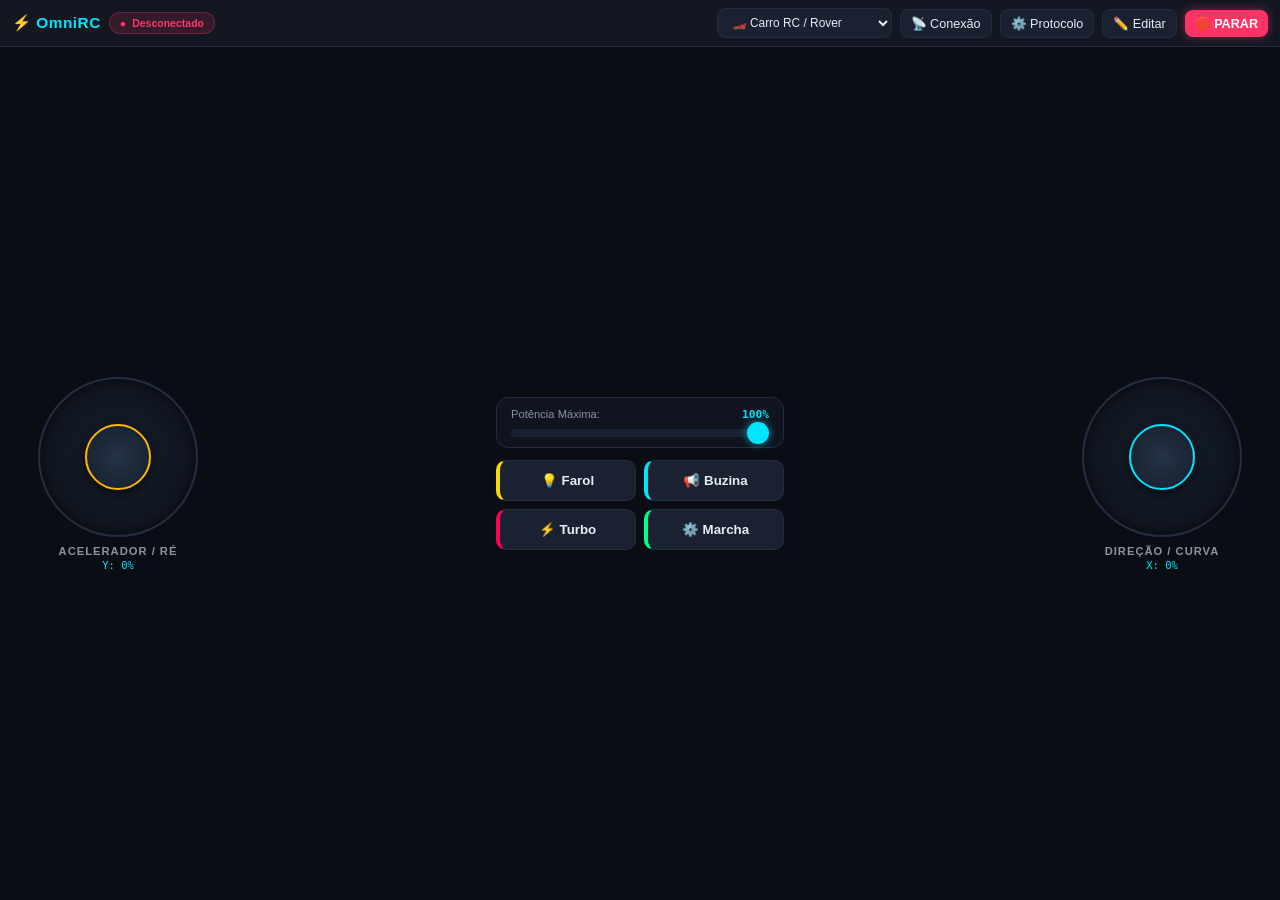
==== assets/index.html @ dcdbac21 "Initial release: OmniRC Remote Control Android App v1.0.0" ====
<!DOCTYPE html>
<html lang="pt-BR">
<head>
    <meta charset="UTF-8">
    <meta name="viewport" content="width=device-width, initial-scale=1.0, maximum-scale=1.0, user-scalable=no">
    <title>OmniRC Remote</title>
    <link rel="stylesheet" href="css/style.css">
</head>
<body>
    <div id="app-container">
        <!-- TOP STATUS / NAVIGATION -->
        <header class="top-nav">
            <div class="brand-section">
                <span class="app-title">⚡ OmniRC</span>
                <div id="status-badge" class="status-indicator">
                    <span id="status-dot">●</span>
                    <span id="status-text">Desconectado</span>
                </div>
            </div>

            <div class="nav-actions">
                <select id="layout-select" class="select-layout">
                    <option value="rc_car">🏎️ Carro RC / Rover</option>
                    <option value="tank">🛡️ Tanque / Esteiras</option>
                    <option value="gamepad">🎮 Gamepad Console</option>
                    <option value="robot_arm">🦾 Braço Robótico</option>
                    <option value="custom_matrix">🎨 Layout Personalizado</option>
                    <option value="terminal">📟 Terminal / Log</option>
                </select>

                <button id="btn-open-conn" class="icon-btn" title="Configurar Conexão">📡 Conexão</button>
                <button id="btn-open-proto" class="icon-btn" title="Protocolos">⚙️ Protocolo</button>
                <button id="btn-open-edit" class="icon-btn" title="Editar Layout">✏️ Editar</button>
                <button id="btn-emergency-stop" class="icon-btn btn-emergency" title="PARADA DE EMERGÊNCIA">🛑 PARAR</button>
            </div>
        </header>

        <!-- MAIN VIEWPORT -->
        <main id="main-viewport">
            
            <!-- 1. RC CAR / ROVER LAYOUT -->
            <div id="view-rc_car" class="layout-container active">
                <div class="rc-car-layout">
                    <!-- Left Joystick: Throttle -->
                    <div class="joystick-zone">
                        <div id="joy-throttle" class="joystick-base"></div>
                        <span class="joystick-label">Acelerador / Ré</span>
                        <span id="telemetry-throttle" class="joystick-telemetry">Y: 0%</span>
                    </div>

                    <!-- Center Console -->
                    <div class="center-console">
                        <div class="hud-panel">
                            <div class="telemetry-row">
                                <span>Potência Máxima:</span>
                                <span id="val-speed-limit" class="telemetry-val">100%</span>
                            </div>
                            <input type="range" id="slider-speed-limit" class="custom-slider" min="10" max="100" value="100">
                        </div>

                        <div id="rc-car-buttons" class="buttons-grid">
                            <!-- Dynamic buttons inserted here -->
                        </div>
                    </div>

                    <!-- Right Joystick: Steering -->
                    <div class="joystick-zone">
                        <div id="joy-steering" class="joystick-base"></div>
                        <span class="joystick-label">Direção / Curva</span>
                        <span id="telemetry-steering" class="joystick-telemetry">X: 0%</span>
                    </div>
                </div>
            </div>

            <!-- 2. TANK / DIFFERENTIAL LAYOUT -->
            <div id="view-tank" class="layout-container">
                <div class="rc-car-layout">
                    <!-- Left Track Stick -->
                    <div class="joystick-zone">
                        <div id="joy-tank-left" class="joystick-base"></div>
                        <span class="joystick-label">Esteira Esquerda</span>
                        <span id="telemetry-tank-left" class="joystick-telemetry">L: 0%</span>
                    </div>

                    <div class="center-console">
                        <div class="hud-panel">
                            <div class="telemetry-row">
                                <span>Tração:</span>
                                <span class="telemetry-val">Diferencial Duplo</span>
                            </div>
                        </div>
                        <div id="tank-buttons" class="buttons-grid"></div>
                    </div>

                    <!-- Right Track Stick -->
                    <div class="joystick-zone">
                        <div id="joy-tank-right" class="joystick-base"></div>
                        <span class="joystick-label">Esteira Direita</span>
                        <span id="telemetry-tank-right" class="joystick-telemetry">R: 0%</span>
                    </div>
                </div>
            </div>

            <!-- 3. GAMEPAD LAYOUT -->
            <div id="view-gamepad" class="layout-container">
                <div class="rc-car-layout">
                    <!-- Left Stick -->
                    <div class="joystick-zone">
                        <div id="joy-gamepad-left" class="joystick-base"></div>
                        <span class="joystick-label">Analógico Esquerdo</span>
                        <span id="telemetry-gamepad-left" class="joystick-telemetry">X:0 Y:0</span>
                    </div>

                    <!-- Center Gamepad Triggers & D-Pad -->
                    <div class="center-console">
                        <div id="gamepad-buttons" class="buttons-grid"></div>
                    </div>

                    <!-- Right Stick -->
                    <div class="joystick-zone">
                        <div id="joy-gamepad-right" class="joystick-base"></div>
                        <span class="joystick-label">Analógico Direito</span>
                        <span id="telemetry-gamepad-right" class="joystick-telemetry">X:0 Y:0</span>
                    </div>
                </div>
            </div>

            <!-- 4. ROBOT ARM LAYOUT -->
            <div id="view-robot_arm" class="layout-container">
                <div class="robot-arm-layout">
                    <div id="robot-sliders" class="sliders-list"></div>
                    <div id="robot-buttons" class="buttons-grid" style="max-width: 480px; margin: 0 auto;"></div>
                </div>
            </div>

            <!-- 5. CUSTOM MATRIX / BUILDER LAYOUT -->
            <div id="view-custom_matrix" class="layout-container">
                <div class="custom-builder-layout">
                    <div class="custom-builder-toolbar">
                        <span style="font-size:0.9rem; font-weight:700; color:var(--accent-cyan); display:flex; align-items:center; gap:6px;">
                            🎨 Layout Personalizado
                        </span>
                        <div style="display:flex; gap:8px;">
                            <button id="btn-add-element-bar" class="icon-btn" style="background:var(--accent-cyan); color:#000; font-weight:bold; font-size:0.85rem; border:none;">
                                ➕ Adicionar Elemento
                            </button>
                            <button id="btn-manage-layout" class="icon-btn" style="font-size:0.85rem;">
                                ✏️ Gerenciar Elementos
                            </button>
                        </div>
                    </div>
                    <div id="custom-builder-canvas" class="custom-elements-grid">
                        <!-- Dynamic Joysticks, Sliders, Buttons and Spacers -->
                    </div>
                </div>
            </div>

            <!-- 6. TERMINAL LAYOUT -->
            <div id="view-terminal" class="layout-container">
                <div class="terminal-layout">
                    <div id="terminal-screen" class="terminal-log">
                        <div class="log-entry rx">OmniRC Terminal iniciado. Conecte-se para monitorar dados.</div>
                    </div>

                    <div id="terminal-quick-bar" style="display:flex; gap:6px; overflow-x:auto;"></div>

                    <div class="terminal-input-bar">
                        <input type="text" id="term-input-cmd" class="term-input" placeholder="Digite comando (ex: PING, FWD, 0xFF 0x01)...">
                        <button id="btn-term-send" class="btn-primary">Enviar</button>
                        <button id="btn-term-clear" class="btn-secondary">Limpar</button>
                    </div>
                </div>
            </div>

        </main>

        <!-- MODAL: CONEXÃO -->
        <div id="modal-conn" class="modal-overlay">
            <div class="modal-card">
                <div class="modal-header">
                    <span>📡 Configuração de Conexão</span>
                    <button class="icon-btn close-modal">✕</button>
                </div>
                <div class="modal-body">
                    <div class="tab-bar">
                        <button class="tab-btn active" data-tab="tab-wifi">Wi-Fi (UDP / TCP)</button>
                        <button class="tab-btn" data-tab="tab-bt-classic">Bluetooth Classic</button>
                        <button class="tab-btn" data-tab="tab-bt-ble">Bluetooth LE (BLE)</button>
                    </div>

                    <!-- TAB: WIFI -->
                    <div id="tab-wifi" class="tab-content">
                        <div class="form-group">
                            <label>Protocolo de Transporte:</label>
                            <select id="wifi-type" class="form-control">
                                <option value="UDP" selected>UDP (Recomendado para RC / baixa latência)</option>
                                <option value="TCP">TCP Socket (Conexão persistente)</option>
                                <option value="HTTP">HTTP GET/POST (Web Server)</option>
                            </select>
                        </div>
                        <div class="form-row">
                            <div class="form-group" style="flex: 2;">
                                <label>IP do Dispositivo:</label>
                                <input type="text" id="wifi-host" class="form-control" value="192.168.4.1" placeholder="ex: 192.168.4.1">
                            </div>
                            <div class="form-group" style="flex: 1;">
                                <label>Porta:</label>
                                <input type="number" id="wifi-port" class="form-control" value="8888" placeholder="8888">
                            </div>
                        </div>
                    </div>

                    <!-- TAB: BLUETOOTH CLASSIC -->
                    <div id="tab-bt-classic" class="tab-content" style="display: none;">
                        <div class="form-group">
                            <div style="display:flex; justify-content:space-between; align-items:center;">
                                <label>Dispositivos Pareados (HC-05, HC-06, ESP32):</label>
                                <button id="btn-refresh-paired" class="icon-btn" style="padding:2px 8px; font-size:0.75rem;">Atualizar</button>
                            </div>
                            <div id="list-paired-devices" class="device-list">
                                <div style="color:var(--text-secondary); padding:8px;">Carregando pareados...</div>
                            </div>
                        </div>
                        <div class="form-group">
                            <div style="display:flex; justify-content:space-between; align-items:center;">
                                <label>Buscar Novos Dispositivos:</label>
                                <button id="btn-scan-classic" class="icon-btn" style="padding:2px 8px; font-size:0.75rem;">Escanear</button>
                            </div>
                            <div id="list-discovered-devices" class="device-list">
                                <div style="color:var(--text-secondary); padding:8px;">Clique em Escanear para buscar...</div>
                            </div>
                        </div>
                    </div>

                    <!-- TAB: BLUETOOTH LE -->
                    <div id="tab-bt-ble" class="tab-content" style="display: none;">
                        <div class="form-group">
                            <div style="display:flex; justify-content:space-between; align-items:center;">
                                <label>Dispositivos BLE Próximos (Nordic UART, HM-10, ESP32):</label>
                                <button id="btn-scan-ble" class="icon-btn" style="padding:2px 8px; font-size:0.75rem;">Escanear BLE</button>
                            </div>
                            <div id="list-ble-devices" class="device-list">
                                <div style="color:var(--text-secondary); padding:8px;">Clique em Escanear BLE para buscar...</div>
                            </div>
                        </div>
                    </div>

                </div>
                <div class="modal-footer">
                    <button id="btn-disconnect-all" class="btn-secondary" style="color:var(--accent-red); margin-right:auto;">Desconectar</button>
                    <button class="btn-secondary close-modal">Cancelar</button>
                    <button id="btn-confirm-connect" class="btn-primary">Conectar</button>
                </div>
            </div>
        </div>

        <!-- MODAL: PROTOCOLO -->
        <div id="modal-proto" class="modal-overlay">
            <div class="modal-card">
                <div class="modal-header">
                    <span>⚙️ Configuração de Protocolo e Mensagens</span>
                    <button class="icon-btn close-modal">✕</button>
                </div>
                <div class="modal-body">
                    <div class="form-group">
                        <label>Formato da Mensagem:</label>
                        <select id="proto-format" class="form-control">
                            <option value="DELIMITED" selected>Delimitado por vírgula (ex: JOY,10,85\n)</option>
                            <option value="RAW">Texto Simples / Letras (ex: F, B, L, R, S)</option>
                            <option value="JSON">JSON (ex: {"cmd":"JOY","x":10,"y":85})</option>
                            <option value="HEX">Hexadecimal / Binário (Bytes brutos)</option>
                            <option value="TEMPLATE">Template Customizado</option>
                        </select>
                    </div>

                    <div id="group-template" class="form-group" style="display:none;">
                        <label>Template (Tags: {cmd}, {x}, {y}, {val}, {left}, {right}):</label>
                        <input type="text" id="proto-template" class="form-control" value="RC:{cmd}:{x}:{y}\n">
                    </div>

                    <div class="form-row">
                        <div class="form-group" style="flex:1;">
                            <label>Final de Linha:</label>
                            <select id="proto-ending" class="form-control">
                                <option value="\n" selected>\n (Nova Linha)</option>
                                <option value="\r\n">\r\n (CRLF)</option>
                                <option value="none">Nenhum</option>
                            </select>
                        </div>
                        <div class="form-group" style="flex:1;">
                            <label>Escala de Valores:</label>
                            <select id="proto-range" class="form-control">
                                <option value="PERCENT" selected>-100 a +100 (%)</option>
                                <option value="BYTE">0 a 255 (Centro 128)</option>
                                <option value="PWM">-255 a +255 (PWM)</option>
                            </select>
                        </div>
                    </div>

                    <div class="form-row">
                        <div class="form-group" style="flex:1;">
                            <label>Taxa de Transmissão (Hz):</label>
                            <select id="proto-rate" class="form-control">
                                <option value="20">50 Hz (20ms - Ultra Rápido)</option>
                                <option value="50" selected>20 Hz (50ms - Padrão RC)</option>
                                <option value="100">10 Hz (100ms - Econômico)</option>
                            </select>
                        </div>
                        <div class="form-group" style="flex:1;">
                            <label>Zona Morta Joystick (%):</label>
                            <input type="number" id="proto-deadzone" class="form-control" value="5" min="0" max="30">
                        </div>
                    </div>

                    <div class="form-group">
                        <label style="display:flex; align-items:center; gap:8px; cursor:pointer;">
                            <input type="checkbox" id="proto-differential" style="width:18px; height:18px;">
                            <span>Cálculo de Direção Diferencial (Esteiras / 2 Motores)</span>
                        </label>
                    </div>

                    <div class="form-group">
                        <label style="display:flex; align-items:center; gap:8px; cursor:pointer;">
                            <input type="checkbox" id="proto-haptics" checked style="width:18px; height:18px;">
                            <span>Vibração Tátil no Celular (Haptics)</span>
                        </label>
                    </div>

                </div>
                <div class="modal-footer">
                    <button class="btn-secondary close-modal">Fechar</button>
                    <button id="btn-save-proto" class="btn-primary">Salvar Protocolo</button>
                </div>
            </div>
        </div>

        <!-- MODAL: EDITOR DE LAYOUT -->
        <div id="modal-edit" class="modal-overlay">
            <div class="modal-card">
                <div class="modal-header">
                    <span>✏️ Personalizar Botões e Controles</span>
                    <button class="icon-btn close-modal">✕</button>
                </div>
                <div class="modal-body" id="layout-editor-body">
                    <!-- Dynamic form based on current layout -->
                </div>
                <div class="modal-footer">
                    <button id="btn-add-new-from-edit" class="btn-primary" style="margin-right:auto; background:var(--accent-cyan); color:#000;">➕ Adicionar Elemento</button>
                    <button id="btn-reset-layout" class="btn-secondary" style="color:var(--accent-red);">Restaurar Padrão</button>
                    <button class="btn-secondary close-modal">Cancelar</button>
                    <button id="btn-save-layout" class="btn-primary">Salvar Alterações</button>
                </div>
            </div>
        </div>

        <!-- MODAL: ADICIONAR NOVO ELEMENTO AO LAYOUT -->
        <div id="modal-add-element" class="modal-overlay">
            <div class="modal-card">
                <div class="modal-header">
                    <span>➕ Adicionar Elemento ao Layout</span>
                    <button class="icon-btn close-modal">✕</button>
                </div>
                <div class="modal-body">
                    <div class="form-group">
                        <label>Tipo de Elemento:</label>
                        <select id="new-el-type" class="form-control">
                            <option value="joystick" selected>🕹️ Analógico / Joystick</option>
                            <option value="slider">🎚️ Controle Deslizante (Slider / Servo)</option>
                            <option value="button">🔘 Botão de Ação / Comando</option>
                            <option value="spacer">📐 Espaçador / Divisor de Seção</option>
                        </select>
                    </div>

                    <div class="form-row">
                        <div class="form-group" style="flex: 1;">
                            <label>Rótulo / Nome Visível:</label>
                            <input type="text" id="new-el-label" class="form-control" placeholder="ex: Direção, Garra, Farol" value="Novo Controle">
                        </div>
                        <div class="form-group" style="flex: 1;">
                            <label>Comando no Protocolo:</label>
                            <input type="text" id="new-el-cmd" class="form-control" placeholder="ex: JOY1, SRV1, CMD" value="CMD1">
                        </div>
                    </div>

                    <div class="form-group">
                        <label>Largura no Layout:</label>
                        <select id="new-el-width" class="form-control">
                            <option value="50%" selected>Meia Largura (50% - 2 por linha)</option>
                            <option value="100%">Largura Completa (100% - Ocupa toda a linha)</option>
                        </select>
                    </div>

                    <!-- ESPECÍFICO: JOYSTICK -->
                    <div id="section-opt-joystick" class="form-row">
                        <div class="form-group" style="flex: 1;">
                            <label>Eixos do Analógico:</label>
                            <select id="new-joy-axis" class="form-control">
                                <option value="BOTH" selected>Ambos (X e Y - 360°)</option>
                                <option value="Y_ONLY">Somente Y (Acelerador / Vertical)</option>
                                <option value="X_ONLY">Somente X (Direção / Horizontal)</option>
                            </select>
                        </div>
                        <div class="form-group" style="flex: 1;">
                            <label>Retorno ao Centro:</label>
                            <select id="new-joy-return" class="form-control">
                                <option value="true" selected>Sim (Mola / Centralizar)</option>
                                <option value="false">Não (Manter Posição)</option>
                            </select>
                        </div>
                    </div>

                    <!-- ESPECÍFICO: SLIDER -->
                    <div id="section-opt-slider" class="form-row" style="display: none;">
                        <div class="form-group" style="flex: 1;">
                            <label>Valor Mínimo:</label>
                            <input type="number" id="new-sl-min" class="form-control" value="0">
                        </div>
                        <div class="form-group" style="flex: 1;">
                            <label>Valor Máximo:</label>
                            <input type="number" id="new-sl-max" class="form-control" value="180">
                        </div>
                        <div class="form-group" style="flex: 1;">
                            <label>Valor Inicial:</label>
                            <input type="number" id="new-sl-val" class="form-control" value="90">
                        </div>
                    </div>

                    <!-- ESPECÍFICO: BOTÃO -->
                    <div id="section-opt-button" style="display: none;">
                        <div class="form-row">
                            <div class="form-group" style="flex: 1;">
                                <label>Comportamento:</label>
                                <select id="new-btn-type" class="form-control">
                                    <option value="momentary" selected>Momentâneo (Ativo enquanto segurar)</option>
                                    <option value="toggle">Alternar (Liga / Desliga Toggle)</option>
                                </select>
                            </div>
                            <div class="form-group" style="flex: 1;">
                                <label>Comando ao Soltar:</label>
                                <input type="text" id="new-btn-rel" class="form-control" placeholder="(opcional, ex: OFF)">
                            </div>
                        </div>
                        <div class="form-group" style="margin-top: 6px;">
                            <label>Cor de Destaque:</label>
                            <select id="new-btn-color" class="form-control">
                                <option value="#00E5FF" selected>Ciano Neon</option>
                                <option value="#00FF88">Verde Elétrico</option>
                                <option value="#FFB800">Âmbar / Amarelo</option>
                                <option value="#FF3366">Vermelho Laser</option>
                                <option value="#BD00FF">Roxo / Magenta</option>
                            </select>
                        </div>
                    </div>

                    <!-- ESPECÍFICO: ESPAÇADOR -->
                    <div id="section-opt-spacer" style="display: none;">
                        <div class="form-group">
                            <label>Altura do Espaço:</label>
                            <select id="new-sp-height" class="form-control">
                                <option value="12">Pequeno (12px)</option>
                                <option value="24" selected>Médio (24px)</option>
                                <option value="40">Grande (40px)</option>
                            </select>
                        </div>
                    </div>

                </div>
                <div class="modal-footer">
                    <button class="btn-secondary close-modal">Cancelar</button>
                    <button id="btn-confirm-add-element" class="btn-primary">Adicionar ao Layout</button>
                </div>
            </div>
        </div>

    </div>

    <!-- SCRIPTS -->
    <script src="js/protocol.js"></script>
    <script src="js/joystick.js"></script>
    <script src="js/layouts.js"></script>
    <script src="js/app.js"></script>
</body>
</html>
---- assets/css/style.css ----
:root {
    --bg-primary: #0A0D14;
    --bg-surface: #121722;
    --bg-surface-elevated: #1A2232;
    --border-color: #242E42;
    --text-primary: #E6EDF3;
    --text-secondary: #8B949E;
    --accent-cyan: #00E5FF;
    --accent-green: #00FF88;
    --accent-red: #FF3366;
    --accent-amber: #FFB800;
    --font-stack: -apple-system, BlinkMacSystemFont, "Segoe UI", Roboto, Oxygen, Ubuntu, Cantarell, sans-serif;
}

* {
    box-sizing: border-box;
    margin: 0;
    padding: 0;
    user-select: none;
    -webkit-user-select: none;
    -webkit-touch-callout: none;
}

html, body {
    width: 100%;
    height: 100%;
    overflow: hidden;
    background-color: var(--bg-primary);
    color: var(--text-primary);
    font-family: var(--font-stack);
    font-size: 14px;
}

#app-container {
    display: flex;
    flex-direction: column;
    width: 100%;
    height: 100%;
}

/* TOP STATUS BAR */
.top-nav {
    display: flex;
    align-items: center;
    justify-content: space-between;
    padding: 8px 12px;
    background-color: var(--bg-surface);
    border-bottom: 1px solid var(--border-color);
    z-index: 10;
}

.brand-section {
    display: flex;
    align-items: center;
    gap: 8px;
}

.app-title {
    font-weight: 700;
    font-size: 1.1rem;
    color: var(--accent-cyan);
    letter-spacing: 0.5px;
    display: flex;
    align-items: center;
    gap: 6px;
}

.status-indicator {
    display: inline-flex;
    align-items: center;
    gap: 6px;
    padding: 4px 10px;
    border-radius: 12px;
    font-size: 0.75rem;
    font-weight: 600;
    background-color: rgba(255, 51, 102, 0.15);
    color: var(--accent-red);
    border: 1px solid rgba(255, 51, 102, 0.3);
    transition: all 0.2s ease;
}

.status-indicator.connected {
    background-color: rgba(0, 255, 136, 0.15);
    color: var(--accent-green);
    border-color: rgba(0, 255, 136, 0.3);
}

.status-indicator.connecting {
    background-color: rgba(255, 184, 0, 0.15);
    color: var(--accent-amber);
    border-color: rgba(255, 184, 0, 0.3);
}

.nav-actions {
    display: flex;
    align-items: center;
    gap: 8px;
}

.select-layout {
    background-color: var(--bg-surface-elevated);
    color: var(--text-primary);
    border: 1px solid var(--border-color);
    padding: 6px 10px;
    border-radius: 8px;
    font-size: 0.85rem;
    font-weight: 500;
    outline: none;
}

.icon-btn {
    background-color: var(--bg-surface-elevated);
    border: 1px solid var(--border-color);
    color: var(--text-primary);
    padding: 6px 10px;
    border-radius: 8px;
    cursor: pointer;
    font-size: 0.9rem;
    display: flex;
    align-items: center;
    justify-content: center;
    gap: 4px;
    transition: background 0.15s, transform 0.1s;
}

.icon-btn:active {
    background-color: var(--border-color);
    transform: scale(0.96);
}

.btn-emergency {
    background-color: var(--accent-red) !important;
    color: #FFF !important;
    font-weight: 700 !important;
    border: none !important;
    box-shadow: 0 0 10px rgba(255, 51, 102, 0.5);
    animation: pulseStop 2s infinite ease-in-out;
}

@keyframes pulseStop {
    0%, 100% { box-shadow: 0 0 8px rgba(255, 51, 102, 0.4); }
    50% { box-shadow: 0 0 16px rgba(255, 51, 102, 0.8); }
}

/* MAIN VIEWPORT */
#main-viewport {
    flex: 1;
    display: flex;
    position: relative;
    overflow: hidden;
    padding: 8px;
}

/* DASHBOARD LAYOUTS */
.layout-container {
    width: 100%;
    height: 100%;
    display: none;
    position: relative;
}

.layout-container.active {
    display: flex;
}

/* RC CAR / ROVER LAYOUT */
.rc-car-layout {
    width: 100%;
    height: 100%;
    display: flex;
    justify-content: space-between;
    align-items: center;
}

.joystick-zone {
    width: 220px;
    height: 220px;
    display: flex;
    flex-direction: column;
    align-items: center;
    justify-content: center;
    position: relative;
}

.joystick-label {
    margin-top: 8px;
    font-size: 0.8rem;
    color: var(--text-secondary);
    font-weight: 600;
    text-transform: uppercase;
    letter-spacing: 1px;
}

.joystick-telemetry {
    font-size: 0.75rem;
    color: var(--accent-cyan);
    font-family: monospace;
    margin-top: 2px;
}

.center-console {
    flex: 1;
    display: flex;
    flex-direction: column;
    align-items: center;
    justify-content: center;
    gap: 12px;
    padding: 0 16px;
    max-width: 320px;
}

.hud-panel {
    background: rgba(18, 23, 34, 0.8);
    border: 1px solid var(--border-color);
    border-radius: 12px;
    padding: 10px 14px;
    width: 100%;
    display: flex;
    flex-direction: column;
    gap: 8px;
    backdrop-filter: blur(8px);
}

.telemetry-row {
    display: flex;
    justify-content: space-between;
    font-size: 0.8rem;
    color: var(--text-secondary);
}

.telemetry-val {
    color: var(--accent-cyan);
    font-weight: bold;
    font-family: monospace;
}

.buttons-grid {
    display: grid;
    grid-template-columns: repeat(2, 1fr);
    gap: 8px;
    width: 100%;
}

.control-btn {
    background-color: var(--bg-surface-elevated);
    border: 1px solid var(--border-color);
    color: var(--text-primary);
    padding: 12px 14px;
    border-radius: 10px;
    font-weight: 600;
    font-size: 0.95rem;
    display: flex;
    align-items: center;
    justify-content: center;
    gap: 6px;
    cursor: pointer;
    transition: all 0.12s ease;
}

.control-btn:active, .control-btn.active {
    background-color: var(--accent-cyan);
    color: #000;
    box-shadow: 0 0 12px rgba(0, 229, 255, 0.4);
    transform: scale(0.96);
}

/* JOYSTICK COMPONENT STYLES */
.joystick-base {
    width: 160px;
    height: 160px;
    border-radius: 50%;
    background: radial-gradient(circle, #161D2A 0%, #0E131C 100%);
    border: 2px solid var(--border-color);
    position: relative;
    display: flex;
    align-items: center;
    justify-content: center;
    touch-action: none;
    box-shadow: inset 0 0 16px rgba(0,0,0,0.6);
}

.joystick-base.active {
    border-color: var(--accent-cyan);
    box-shadow: inset 0 0 16px rgba(0,0,0,0.6), 0 0 12px rgba(0, 229, 255, 0.2);
}

.joystick-center-dot {
    width: 8px;
    height: 8px;
    border-radius: 50%;
    position: absolute;
    opacity: 0.5;
}

.joystick-knob {
    width: 66px;
    height: 66px;
    border-radius: 50%;
    background: radial-gradient(circle, #253347 0%, #151E2B 100%);
    border: 2px solid var(--accent-cyan);
    position: absolute;
    box-shadow: 0 4px 12px rgba(0, 0, 0, 0.6);
    pointer-events: none;
    transition: transform 0.05s ease-out;
}

/* ROBOT ARM SLIDERS LAYOUT */
.robot-arm-layout {
    width: 100%;
    height: 100%;
    display: flex;
    flex-direction: column;
    gap: 12px;
    padding: 8px;
    overflow-y: auto;
}

.sliders-list {
    display: grid;
    grid-template-columns: repeat(auto-fit, minmax(280px, 1fr));
    gap: 12px;
}

.slider-card {
    background: var(--bg-surface);
    border: 1px solid var(--border-color);
    border-radius: 10px;
    padding: 10px 14px;
    display: flex;
    flex-direction: column;
    gap: 6px;
}

.slider-header {
    display: flex;
    justify-content: space-between;
    font-size: 0.85rem;
    font-weight: 600;
}

.custom-slider {
    -webkit-appearance: none;
    width: 100%;
    height: 8px;
    border-radius: 4px;
    background: var(--bg-surface-elevated);
    outline: none;
}

.custom-slider::-webkit-slider-thumb {
    -webkit-appearance: none;
    appearance: none;
    width: 22px;
    height: 22px;
    border-radius: 50%;
    background: var(--accent-cyan);
    cursor: pointer;
    box-shadow: 0 0 8px rgba(0, 229, 255, 0.6);
}

/* CUSTOM BUILDER LAYOUT STYLES */
.custom-builder-layout {
    width: 100%;
    height: 100%;
    display: flex;
    flex-direction: column;
    gap: 10px;
    overflow-y: auto;
    padding: 6px;
}

.custom-builder-toolbar {
    display: flex;
    justify-content: space-between;
    align-items: center;
    padding: 8px 12px;
    background: var(--bg-surface);
    border: 1px solid var(--border-color);
    border-radius: 10px;
    flex-shrink: 0;
}

.custom-elements-grid {
    display: flex;
    flex-wrap: wrap;
    gap: 10px;
    align-items: flex-start;
    align-content: flex-start;
    width: 100%;
}

.builder-item-card {
    background: var(--bg-surface);
    border: 1px solid var(--border-color);
    border-radius: 10px;
    padding: 10px 12px;
    display: flex;
    flex-direction: column;
    gap: 8px;
    position: relative;
    box-sizing: border-box;
}

.builder-item-card.width-100 {
    width: 100%;
}

.builder-item-card.width-50 {
    width: calc(50% - 5px);
}

.builder-item-header {
    display: flex;
    justify-content: space-between;
    align-items: center;
    font-size: 0.85rem;
    font-weight: 600;
}

.builder-section-spacer {
    width: 100%;
    display: flex;
    align-items: center;
    gap: 10px;
    margin: 6px 0;
}

.builder-section-title {
    font-size: 0.85rem;
    font-weight: 700;
    color: var(--accent-cyan);
    text-transform: uppercase;
    letter-spacing: 0.5px;
    white-space: nowrap;
}

.builder-section-line {
    flex: 1;
    height: 1px;
    background: var(--border-color);
}

/* TERMINAL LAYOUT */
.terminal-layout {
    width: 100%;
    height: 100%;
    display: flex;
    flex-direction: column;
    gap: 8px;
}

.terminal-log {
    flex: 1;
    background: #05070A;
    border: 1px solid var(--border-color);
    border-radius: 8px;
    padding: 10px;
    font-family: "Courier New", Courier, monospace;
    font-size: 0.85rem;
    color: var(--accent-green);
    overflow-y: auto;
    display: flex;
    flex-direction: column;
    gap: 4px;
}

.log-entry {
    line-height: 1.4;
    word-break: break-all;
}

.log-entry.tx {
    color: var(--accent-cyan);
}

.log-entry.rx {
    color: var(--accent-green);
}

.log-entry.err {
    color: var(--accent-red);
}

.terminal-input-bar {
    display: flex;
    gap: 6px;
}

.term-input {
    flex: 1;
    background: var(--bg-surface);
    border: 1px solid var(--border-color);
    color: var(--text-primary);
    padding: 10px 12px;
    border-radius: 8px;
    font-family: monospace;
    font-size: 0.9rem;
    outline: none;
}

/* MODALS */
.modal-overlay {
    display: none;
    position: fixed;
    top: 0;
    left: 0;
    width: 100%;
    height: 100%;
    background: rgba(0, 0, 0, 0.7);
    backdrop-filter: blur(4px);
    z-index: 100;
    align-items: center;
    justify-content: center;
    padding: 16px;
}

.modal-overlay.active {
    display: flex;
}

.modal-card {
    background: var(--bg-surface);
    border: 1px solid var(--border-color);
    border-radius: 14px;
    width: 100%;
    max-width: 480px;
    max-height: 90vh;
    display: flex;
    flex-direction: column;
    overflow: hidden;
    box-shadow: 0 16px 36px rgba(0, 0, 0, 0.8);
}

.modal-header {
    display: flex;
    justify-content: space-between;
    align-items: center;
    padding: 12px 16px;
    border-bottom: 1px solid var(--border-color);
    font-weight: 600;
    font-size: 1.05rem;
}

.modal-body {
    padding: 16px;
    overflow-y: auto;
    display: flex;
    flex-direction: column;
    gap: 14px;
}

.form-group {
    display: flex;
    flex-direction: column;
    gap: 6px;
}

.form-group label {
    font-size: 0.8rem;
    color: var(--text-secondary);
    font-weight: 600;
}

.form-control {
    background: var(--bg-surface-elevated);
    border: 1px solid var(--border-color);
    color: var(--text-primary);
    padding: 8px 12px;
    border-radius: 8px;
    font-size: 0.9rem;
    outline: none;
}

.form-row {
    display: flex;
    gap: 10px;
}

.tab-bar {
    display: flex;
    gap: 6px;
    background: var(--bg-surface-elevated);
    padding: 4px;
    border-radius: 10px;
}

.tab-btn {
    flex: 1;
    background: none;
    border: none;
    color: var(--text-secondary);
    padding: 8px;
    border-radius: 6px;
    font-weight: 600;
    cursor: pointer;
    font-size: 0.85rem;
}

.tab-btn.active {
    background: var(--accent-cyan);
    color: #000;
}

.device-list {
    display: flex;
    flex-direction: column;
    gap: 6px;
    max-height: 200px;
    overflow-y: auto;
    border: 1px solid var(--border-color);
    border-radius: 8px;
    padding: 6px;
}

.device-item {
    display: flex;
    justify-content: space-between;
    align-items: center;
    padding: 8px 10px;
    background: var(--bg-surface-elevated);
    border-radius: 6px;
    cursor: pointer;
}

.device-item:hover, .device-item:active {
    background: var(--border-color);
}

.modal-footer {
    display: flex;
    justify-content: flex-end;
    gap: 8px;
    padding: 12px 16px;
    border-top: 1px solid var(--border-color);
}

.btn-primary {
    background: var(--accent-cyan);
    color: #000;
    border: none;
    padding: 8px 16px;
    border-radius: 8px;
    font-weight: 600;
    cursor: pointer;
}

.btn-secondary {
    background: var(--bg-surface-elevated);
    color: var(--text-primary);
    border: 1px solid var(--border-color);
    padding: 8px 16px;
    border-radius: 8px;
    font-weight: 600;
    cursor: pointer;
}
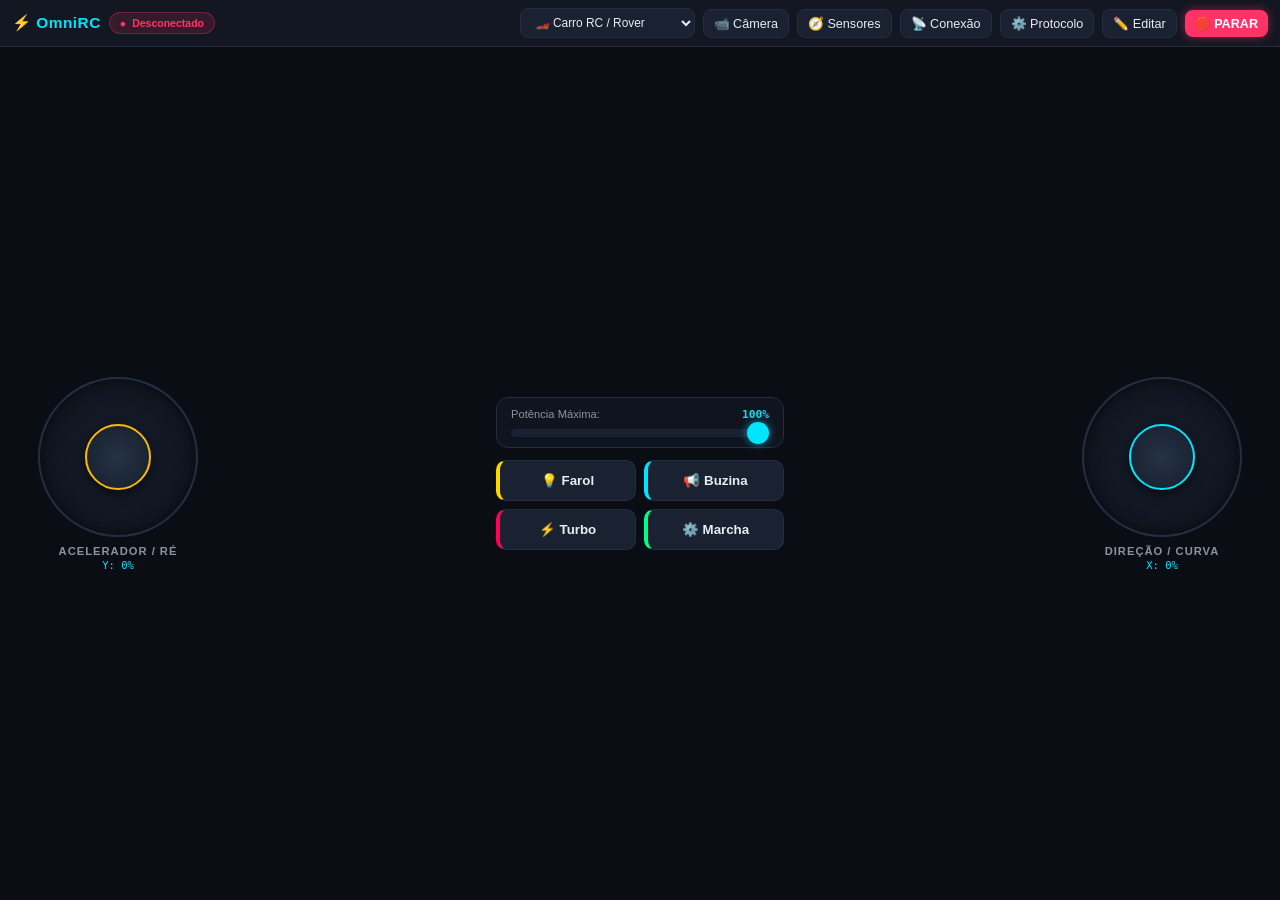
==== commit f8d5f570: "feat: suporte a sensores inerciais/giroscopio, cameras FPV/IP, e exemplos completos para ESP32, ESP3" ====
--- a/assets/index.html
+++ b/assets/index.html
@@ -28,6 +28,8 @@
                     <option value="terminal">📟 Terminal / Log</option>
                 </select>
 
+                <button id="btn-open-camera" class="icon-btn" title="Câmera FPV / Vídeo">📹 Câmera</button>
+                <button id="btn-open-sensors" class="icon-btn" title="Sensores / Tilt / Giroscópio">🧭 Sensores</button>
                 <button id="btn-open-conn" class="icon-btn" title="Configurar Conexão">📡 Conexão</button>
                 <button id="btn-open-proto" class="icon-btn" title="Protocolos">⚙️ Protocolo</button>
                 <button id="btn-open-edit" class="icon-btn" title="Editar Layout">✏️ Editar</button>
@@ -37,6 +39,28 @@
 
         <!-- MAIN VIEWPORT -->
         <main id="main-viewport">
+
+            <!-- FPV CAMERA VIEWER (PiP / Background Overlay) -->
+            <div id="fpv-camera-container" class="fpv-container" style="display: none;">
+                <div class="fpv-header">
+                    <span class="fpv-title">📹 Câmera FPV <span id="fpv-status-badge" class="fpv-badge">OFF</span></span>
+                    <div class="fpv-header-btns">
+                        <button id="btn-fpv-mode" class="icon-btn-sm" title="Alternar Modo PiP / Fundo">🔲 Fundo</button>
+                        <button id="btn-fpv-flip" class="icon-btn-sm" title="Espelhar Imagem">🔄 Flip</button>
+                        <button id="btn-fpv-snapshot" class="icon-btn-sm" title="Capturar Foto">📸</button>
+                        <button id="btn-fpv-close" class="icon-btn-sm" title="Fechar Câmera">✕</button>
+                    </div>
+                </div>
+                <div class="fpv-viewport">
+                    <img id="fpv-stream-img" class="fpv-stream-media" alt="Stream FPV" style="display: none;">
+                    <video id="fpv-stream-video" class="fpv-stream-media" autoplay playsinline muted style="display: none;"></video>
+                    <div id="fpv-placeholder" class="fpv-placeholder">
+                        <div style="font-size: 2rem;">📹</div>
+                        <div style="font-size: 0.85rem; color: var(--text-secondary); margin-top: 4px;">Nenhuma transmissão ativa</div>
+                        <button id="btn-fpv-config-quick" class="btn-primary" style="margin-top: 8px; font-size: 0.75rem; padding: 4px 10px;">Configurar Câmera</button>
+                    </div>
+                </div>
+            </div>
             
             <!-- 1. RC CAR / ROVER LAYOUT -->
             <div id="view-rc_car" class="layout-container active">
@@ -472,6 +496,165 @@
             </div>
         </div>
 
+        <!-- MODAL: CÂMERA FPV / VÍDEO -->
+        <div id="modal-camera" class="modal-overlay">
+            <div class="modal-card">
+                <div class="modal-header">
+                    <span>📹 Configurar Câmera FPV / Transmissão de Vídeo</span>
+                    <button class="icon-btn close-modal">✕</button>
+                </div>
+                <div class="modal-body">
+                    <div class="form-group">
+                        <label>Tipo / Preset de Câmera:</label>
+                        <select id="cam-preset" class="form-control">
+                            <option value="esp32_cam" selected>📷 ESP32-CAM (OV2640 MJPEG Stream)</option>
+                            <option value="ip_cam">📹 Câmera IP Wi-Fi (Yoosee / ONVIF / MJPEG / HTTP)</option>
+                            <option value="rpi_cam">🍓 Raspberry Pi (mjpg-streamer / Flask)</option>
+                            <option value="local_cam">📱 Câmera Nativa do Celular (Traseira/Frontal)</option>
+                            <option value="custom">🌐 URL Personalizada de Streaming</option>
+                        </select>
+                    </div>
+
+                    <div id="group-cam-url" class="form-group">
+                        <label>URL do Stream de Vídeo / Snapshot:</label>
+                        <input type="text" id="cam-stream-url" class="form-control" value="http://192.168.4.1:81/stream" placeholder="ex: http://192.168.4.1:81/stream">
+                        <small style="color: var(--text-secondary); display: block; margin-top: 4px;">
+                            Suporta streams MJPEG contínuos, feeds HTTP, snapshots periódicos e URLs locais da mesma rede Wi-Fi.
+                        </small>
+                    </div>
+
+                    <div id="group-local-cam-opts" class="form-group" style="display: none;">
+                        <label>Lente da Câmera do Aparelho:</label>
+                        <select id="cam-local-facing" class="form-control">
+                            <option value="environment" selected>Câmera Traseira (Principal)</option>
+                            <option value="user">Câmera Frontal (Selfie)</option>
+                        </select>
+                    </div>
+
+                    <div class="form-row">
+                        <div class="form-group" style="flex: 1;">
+                            <label>Modo de Exibição:</label>
+                            <select id="cam-display-mode" class="form-control">
+                                <option value="pip" selected>Janela Flutuante (PiP)</option>
+                                <option value="hud">Fundo HUD Completo (Pilotagem FPV)</option>
+                            </select>
+                        </div>
+                        <div class="form-group" style="flex: 1;">
+                            <label>Opacidade do HUD (Fundo):</label>
+                            <select id="cam-hud-opacity" class="form-control">
+                                <option value="1.0">100% (Vídeo Nítido)</option>
+                                <option value="0.75" selected>75% (Equilibrado)</option>
+                                <option value="0.50">50% (Semi-transparente)</option>
+                            </select>
+                        </div>
+                    </div>
+
+                    <div class="form-row">
+                        <div class="form-group" style="flex: 1; display: flex; align-items: center; gap: 8px;">
+                            <input type="checkbox" id="cam-flip-h" style="width: 18px; height: 18px;">
+                            <label for="cam-flip-h" style="margin: 0; cursor: pointer;">Espelhar Horizontal (Flip H)</label>
+                        </div>
+                        <div class="form-group" style="flex: 1; display: flex; align-items: center; gap: 8px;">
+                            <input type="checkbox" id="cam-flip-v" style="width: 18px; height: 18px;">
+                            <label for="cam-flip-v" style="margin: 0; cursor: pointer;">Inverter Vertical (Flip V)</label>
+                        </div>
+                    </div>
+                </div>
+                <div class="modal-footer">
+                    <button id="btn-cam-disconnect" class="btn-secondary" style="color: var(--accent-red); margin-right: auto;">Parar Câmera</button>
+                    <button class="btn-secondary close-modal">Cancelar</button>
+                    <button id="btn-cam-start" class="btn-primary">Iniciar Vídeo</button>
+                </div>
+            </div>
+        </div>
+
+        <!-- MODAL: SENSORES / GIROSCÓPIO / TILT -->
+        <div id="modal-sensors" class="modal-overlay">
+            <div class="modal-card">
+                <div class="modal-header">
+                    <span>🧭 Controle por Sensores (Giroscópio / Acelerômetro)</span>
+                    <button class="icon-btn close-modal">✕</button>
+                </div>
+                <div class="modal-body">
+                    <div style="background: var(--bg-surface-elevated); padding: 12px; border-radius: 8px; border: 1px solid var(--border-color); margin-bottom: 12px;">
+                        <div style="display: flex; justify-content: space-between; align-items: center;">
+                            <strong>Ativar Controle por Inclinação (Tilt)</strong>
+                            <input type="checkbox" id="sensor-enable-toggle" style="width: 20px; height: 20px; cursor: pointer;">
+                        </div>
+                        <small style="color: var(--text-secondary); display: block; margin-top: 4px;">
+                            Permite pilotar o carrinho ou movimentar servos inclinando o smartphone.
+                        </small>
+                    </div>
+
+                    <div class="form-group">
+                        <label>Modo de Ação dos Sensores:</label>
+                        <select id="sensor-mode-select" class="form-control">
+                            <option value="drive" selected>🚗 Volante & Acelerador (Roll = Direção, Pitch = Velocidade)</option>
+                            <option value="steering_only">🔄 Somente Volante / Direção (Roll = Direção, Acelerador no Touch)</option>
+                            <option value="gimbal">📹 Câmera / Gimbal 2-Eixos (Pan & Tilt via Inclinação)</option>
+                            <option value="stream_only">📡 Telemetria Pura (Envia leituras TILT/GYRO ao microcontrolador)</option>
+                        </select>
+                    </div>
+
+                    <!-- HUD DE NÍVEL EM TEMPO REAL -->
+                    <div style="background: var(--bg-surface-elevated); padding: 12px; border-radius: 8px; border: 1px solid var(--border-color); margin-bottom: 12px;">
+                        <span style="font-size: 0.8rem; font-weight: 600; color: var(--accent-cyan); text-transform: uppercase;">Leituras dos Sensores em Tempo Real:</span>
+                        <div class="telemetry-grid" style="margin-top: 8px; grid-template-columns: 1fr 1fr 1fr;">
+                            <div class="telemetry-card">
+                                <span class="telemetry-label">Pitch (Frente/Trás)</span>
+                                <span id="sensor-val-pitch" class="telemetry-val" style="font-size: 1.1rem;">0.0°</span>
+                            </div>
+                            <div class="telemetry-card">
+                                <span class="telemetry-label">Roll (Esq/Dir)</span>
+                                <span id="sensor-val-roll" class="telemetry-val" style="font-size: 1.1rem;">0.0°</span>
+                            </div>
+                            <div class="telemetry-card">
+                                <span class="telemetry-label">Yaw / Bússola</span>
+                                <span id="sensor-val-yaw" class="telemetry-val" style="font-size: 1.1rem;">0.0°</span>
+                            </div>
+                        </div>
+                        <div style="margin-top: 10px; display: flex; justify-content: center;">
+                            <button id="btn-sensor-calibrate" class="btn-primary" style="font-size: 0.85rem; padding: 6px 16px;">
+                                🎯 Calibrar / Zerar Posição Atual
+                            </button>
+                        </div>
+                    </div>
+
+                    <div class="form-row">
+                        <div class="form-group" style="flex: 1;">
+                            <div style="display: flex; justify-content: space-between;">
+                                <label>Sensibilidade:</label>
+                                <span id="sensor-sens-val" class="telemetry-val">1.2x</span>
+                            </div>
+                            <input type="range" id="sensor-sens-slider" class="custom-slider" min="5" max="30" value="12">
+                        </div>
+                        <div class="form-group" style="flex: 1;">
+                            <div style="display: flex; justify-content: space-between;">
+                                <label>Zona Morta:</label>
+                                <span id="sensor-dead-val" class="telemetry-val">4°</span>
+                            </div>
+                            <input type="range" id="sensor-dead-slider" class="custom-slider" min="0" max="15" value="4">
+                        </div>
+                    </div>
+
+                    <div class="form-row">
+                        <div class="form-group" style="flex: 1; display: flex; align-items: center; gap: 8px;">
+                            <input type="checkbox" id="sensor-invert-x" style="width: 18px; height: 18px;">
+                            <label for="sensor-invert-x" style="margin: 0; cursor: pointer;">Inverter Direção (X)</label>
+                        </div>
+                        <div class="form-group" style="flex: 1; display: flex; align-items: center; gap: 8px;">
+                            <input type="checkbox" id="sensor-invert-y" style="width: 18px; height: 18px;">
+                            <label for="sensor-invert-y" style="margin: 0; cursor: pointer;">Inverter Acelerador (Y)</label>
+                        </div>
+                    </div>
+                </div>
+                <div class="modal-footer">
+                    <button class="btn-secondary close-modal">Fechar</button>
+                    <button id="btn-save-sensors" class="btn-primary">Salvar e Aplicar</button>
+                </div>
+            </div>
+        </div>
+
     </div>
 
     <!-- SCRIPTS -->
--- a/assets/css/style.css
+++ b/assets/css/style.css
@@ -653,3 +653,167 @@
     font-weight: 600;
     cursor: pointer;
 }
+
+/* ==========================================
+   FPV CAMERA VIEWER & HUD STYLES
+   ========================================== */
+.fpv-container {
+    display: flex;
+    flex-direction: column;
+    background: #000;
+    box-sizing: border-box;
+    transition: all 0.3s ease;
+}
+
+.fpv-container.pip-mode {
+    position: fixed;
+    top: 56px;
+    right: 12px;
+    width: 280px;
+    height: 180px;
+    border-radius: 10px;
+    border: 2px solid var(--accent-cyan);
+    box-shadow: 0 8px 30px rgba(0, 0, 0, 0.8), 0 0 15px rgba(0, 229, 255, 0.3);
+    z-index: 99;
+    overflow: hidden;
+}
+
+.fpv-container.hud-mode {
+    position: fixed;
+    top: 0;
+    left: 0;
+    width: 100vw;
+    height: 100vh;
+    z-index: 1;
+    pointer-events: none;
+    overflow: hidden;
+}
+
+.fpv-container.hud-mode .fpv-header {
+    pointer-events: auto;
+    position: absolute;
+    top: 50px;
+    right: 12px;
+    background: rgba(10, 15, 25, 0.85);
+    border-radius: 8px;
+    padding: 4px 8px;
+    z-index: 105;
+}
+
+.fpv-header {
+    display: flex;
+    justify-content: space-between;
+    align-items: center;
+    background: rgba(10, 15, 25, 0.85);
+    padding: 6px 10px;
+    z-index: 10;
+    border-bottom: 1px solid var(--border-color);
+    flex-shrink: 0;
+}
+
+.fpv-title {
+    font-size: 0.8rem;
+    font-weight: 700;
+    color: var(--accent-cyan);
+    display: flex;
+    align-items: center;
+    gap: 6px;
+}
+
+.fpv-badge {
+    font-size: 0.65rem;
+    padding: 2px 6px;
+    border-radius: 4px;
+    background: var(--bg-surface-elevated);
+    color: var(--text-secondary);
+}
+
+.fpv-badge.live {
+    background: var(--accent-green);
+    color: #000;
+    font-weight: bold;
+}
+
+.fpv-header-btns {
+    display: flex;
+    gap: 4px;
+}
+
+.icon-btn-sm {
+    background: var(--bg-surface-elevated);
+    border: 1px solid var(--border-color);
+    color: var(--text-primary);
+    padding: 3px 6px;
+    border-radius: 4px;
+    font-size: 0.75rem;
+    cursor: pointer;
+}
+
+.icon-btn-sm:active {
+    background: var(--accent-cyan);
+    color: #000;
+}
+
+.fpv-viewport {
+    flex: 1;
+    width: 100%;
+    height: 100%;
+    position: relative;
+    overflow: hidden;
+    display: flex;
+    align-items: center;
+    justify-content: center;
+    background: #000;
+}
+
+.fpv-stream-media {
+    width: 100%;
+    height: 100%;
+    object-fit: cover;
+    display: block;
+}
+
+.fpv-stream-media.flip-h {
+    transform: scaleX(-1);
+}
+
+.fpv-stream-media.flip-v {
+    transform: scaleY(-1);
+}
+
+.fpv-stream-media.flip-h.flip-v {
+    transform: scale(-1, -1);
+}
+
+.fpv-placeholder {
+    display: flex;
+    flex-direction: column;
+    align-items: center;
+    justify-content: center;
+    padding: 16px;
+    text-align: center;
+    color: var(--text-secondary);
+}
+
+body.camera-hud-active #main-viewport {
+    background: transparent !important;
+    position: relative;
+    z-index: 10;
+}
+
+body.camera-hud-active .layout-container {
+    background: transparent !important;
+}
+
+body.camera-hud-active .joystick-zone {
+    background: rgba(13, 20, 36, 0.45) !important;
+    backdrop-filter: blur(4px);
+    border-color: rgba(0, 229, 255, 0.5) !important;
+}
+
+body.camera-hud-active .hud-panel,
+body.camera-hud-active .slider-card,
+body.camera-hud-active .builder-item-card {
+    background: rgba(13, 20, 36, 0.55) !important;
+    backdrop-filter: blur(6px);
+}
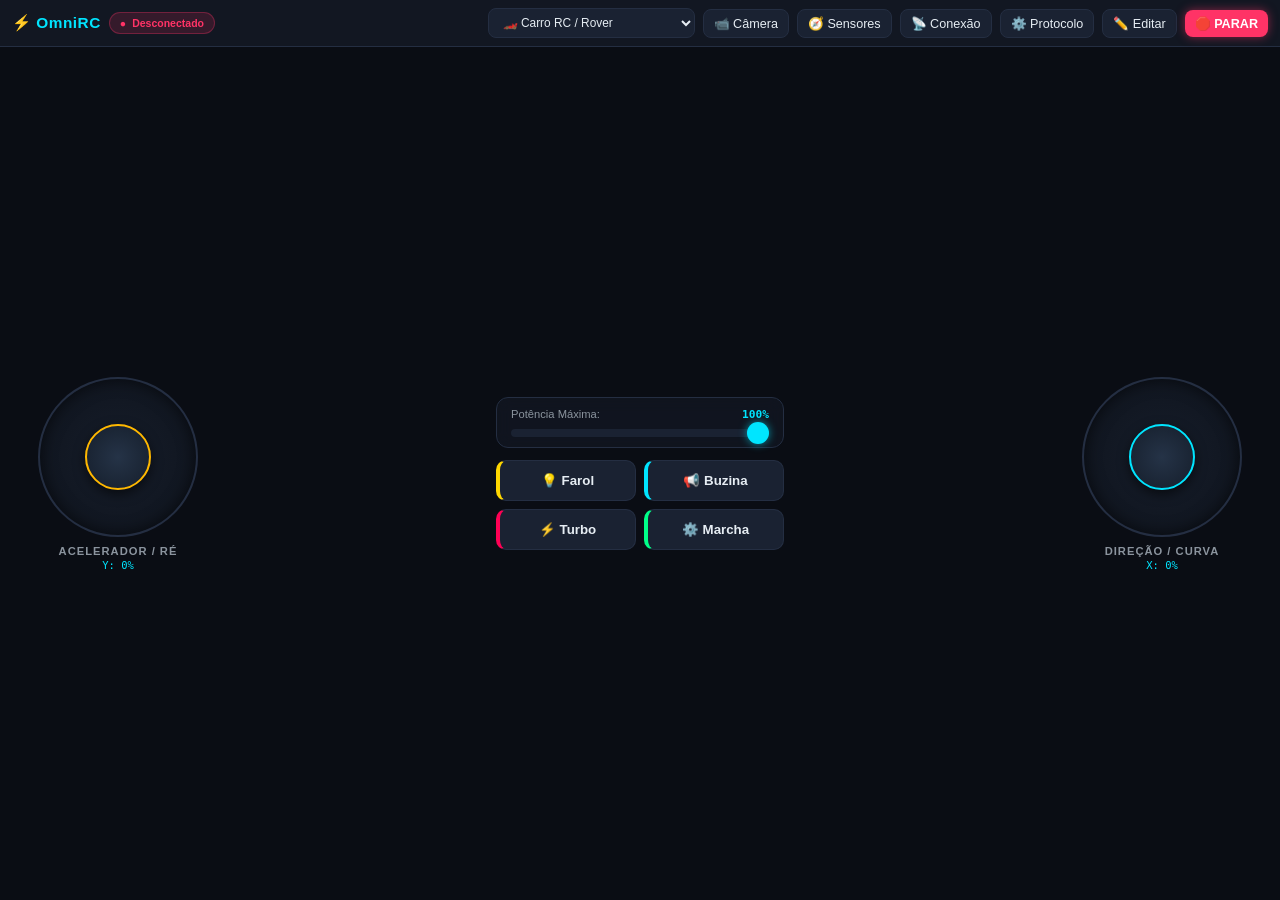
==== commit 80c5f5b0: "feat: presets de aeromodelismo (drones, avioes, helis, tx 16ch), protocolos CRSF/SBUS/IBUS/MAVLink/M" ====
--- a/assets/index.html
+++ b/assets/index.html
@@ -20,12 +20,22 @@
 
             <div class="nav-actions">
                 <select id="layout-select" class="select-layout">
-                    <option value="rc_car">🏎️ Carro RC / Rover</option>
-                    <option value="tank">🛡️ Tanque / Esteiras</option>
-                    <option value="gamepad">🎮 Gamepad Console</option>
-                    <option value="robot_arm">🦾 Braço Robótico</option>
-                    <option value="custom_matrix">🎨 Layout Personalizado</option>
-                    <option value="terminal">📟 Terminal / Log</option>
+                    <optgroup label="Terrestres & Robótica">
+                        <option value="rc_car">🏎️ Carro RC / Rover</option>
+                        <option value="tank">🛡️ Tanque / Esteiras</option>
+                        <option value="gamepad">🎮 Gamepad Console</option>
+                        <option value="robot_arm">🦾 Braço Robótico</option>
+                    </optgroup>
+                    <optgroup label="Aeromodelismo (Drones & Asas)">
+                        <option value="drone_quad">🚁 Drone / Multirrotor</option>
+                        <option value="airplane_wing">✈️ Avião / Asa Fixa</option>
+                        <option value="heli_cp">🚁 Helicóptero RC 3D</option>
+                        <option value="rc_transmitter">📻 Rádio Transmissor 16CH</option>
+                    </optgroup>
+                    <optgroup label="Customização & Monitor">
+                        <option value="custom_matrix">🎨 Layout Personalizado</option>
+                        <option value="terminal">📟 Terminal / Log</option>
+                    </optgroup>
                 </select>
 
                 <button id="btn-open-camera" class="icon-btn" title="Câmera FPV / Vídeo">📹 Câmera</button>
@@ -196,6 +206,316 @@
                 </div>
             </div>
 
+            <!-- 7. DRONE / MULTI-ROTOR LAYOUT -->
+            <div id="view-drone_quad" class="layout-container">
+                <div class="aero-layout">
+                    <!-- Left Stick: Throttle (Vertical) & Yaw (Horizontal) -->
+                    <div class="joystick-zone aero-zone">
+                        <div id="joy-drone-left" class="joystick-base"></div>
+                        <span class="joystick-label">Acelerador & Guinada (Yaw)</span>
+                        <div class="aero-telemetry-pill">
+                            <span id="telemetry-drone-thr">THR: 0% (1000µs)</span>
+                            <span id="telemetry-drone-yaw">YAW: 0%</span>
+                        </div>
+                    </div>
+
+                    <!-- Center Cockpit Console -->
+                    <div class="aero-center-console">
+                        <div class="aero-status-box">
+                            <div class="aero-title-row">
+                                <span>🚁 SISTEMA MULTIRROTOR</span>
+                                <span id="drone-arm-indicator" class="aero-pill pill-disarmed">DISARMED</span>
+                            </div>
+                            <div class="aero-safety-bar">
+                                <button id="btn-drone-arm-toggle" class="btn-aero-arm disarmed">🔒 ARMAR MOTORES</button>
+                            </div>
+                        </div>
+
+                        <!-- Flight Modes -->
+                        <div class="aero-flight-modes">
+                            <div class="aero-mode-label">Modo de Voo (CH6):</div>
+                            <div class="aero-mode-buttons">
+                                <button class="btn-drone-mode" data-mode="ACRO">ACRO</button>
+                                <button class="btn-drone-mode active" data-mode="ANGLE">ANGLE</button>
+                                <button class="btn-drone-mode" data-mode="RTH">RTH (GPS)</button>
+                            </div>
+                        </div>
+
+                        <!-- Drone Action Buttons (Beeper, Turtle) -->
+                        <div id="drone-buttons" class="buttons-grid" style="grid-template-columns: 1fr 1fr; margin-top: 8px;">
+                            <button id="btn-drone-beeper" class="btn-action-tile" style="border-color: #FFD700; color: #FFD700;">🔊 Beeper</button>
+                            <button id="btn-drone-turtle" class="btn-action-tile" style="border-color: #FF0055; color: #FF0055;">🐢 Turtle Flip</button>
+                        </div>
+
+                        <!-- 4 Channels Monitor in microseconds -->
+                        <div class="aero-channels-summary">
+                            <div class="ch-meter"><span class="ch-lbl">AIL:</span><span id="meter-drone-ail" class="ch-val">1500µs</span></div>
+                            <div class="ch-meter"><span class="ch-lbl">ELE:</span><span id="meter-drone-ele" class="ch-val">1500µs</span></div>
+                            <div class="ch-meter"><span class="ch-lbl">THR:</span><span id="meter-drone-thr" class="ch-val">1000µs</span></div>
+                            <div class="ch-meter"><span class="ch-lbl">RUD:</span><span id="meter-drone-rud" class="ch-val">1500µs</span></div>
+                        </div>
+                    </div>
+
+                    <!-- Right Stick: Pitch (Vertical) & Roll (Horizontal) -->
+                    <div class="joystick-zone aero-zone">
+                        <div id="joy-drone-right" class="joystick-base"></div>
+                        <span class="joystick-label">Arfagem (Pitch) & Rolagem (Roll)</span>
+                        <div class="aero-telemetry-pill">
+                            <span id="telemetry-drone-pitch">PITCH: 0%</span>
+                            <span id="telemetry-drone-roll">ROLL: 0%</span>
+                        </div>
+                    </div>
+                </div>
+            </div>
+
+            <!-- 8. AIRPLANE / FIXED WING LAYOUT -->
+            <div id="view-airplane_wing" class="layout-container">
+                <div class="aero-layout">
+                    <!-- Left Stick: Throttle & Rudder with Trims -->
+                    <div class="joystick-zone aero-zone">
+                        <div class="trim-bar-v left-trim">
+                            <button class="trim-btn" id="btn-trim-thr-up">▲</button>
+                            <span class="trim-lbl" id="lbl-trim-thr">0</span>
+                            <button class="trim-btn" id="btn-trim-thr-dn">▼</button>
+                        </div>
+                        <div id="joy-plane-left" class="joystick-base"></div>
+                        <span class="joystick-label">Acelerador & Leme (Rudder)</span>
+                        <div class="aero-telemetry-pill">
+                            <span id="telemetry-plane-thr">THR: 0%</span>
+                            <span id="telemetry-plane-rud">RUD: 0%</span>
+                        </div>
+                        <div class="trim-bar-h">
+                            <button class="trim-btn" id="btn-trim-rud-lf">◄</button>
+                            <span class="trim-lbl" id="lbl-trim-rud">0</span>
+                            <button class="trim-btn" id="btn-trim-rud-rt">►</button>
+                        </div>
+                    </div>
+
+                    <!-- Center Console: Motor Cut, Flaps, Gear, Modes -->
+                    <div class="aero-center-console">
+                        <div class="aero-status-box">
+                            <div class="aero-title-row">
+                                <span>✈️ ASA FIXA / AVIÃO</span>
+                                <span id="plane-cut-indicator" class="aero-pill pill-cut">MOTOR CORTADO</span>
+                            </div>
+                            <div class="aero-safety-bar">
+                                <button id="btn-plane-cut-toggle" class="btn-aero-cut active">🛑 CORTE DE MOTOR: ATIVO</button>
+                            </div>
+                        </div>
+
+                        <!-- Flight Modes -->
+                        <div class="aero-flight-modes">
+                            <div class="aero-mode-label">Modo de Voo (INAV/ArduPlane):</div>
+                            <div class="aero-mode-buttons">
+                                <button class="btn-plane-mode active" data-mode="MANUAL">MANUAL</button>
+                                <button class="btn-plane-mode" data-mode="FBWA">FBWA</button>
+                                <button class="btn-plane-mode" data-mode="CRUISE">CRUISE</button>
+                                <button class="btn-plane-mode" data-mode="RTH">RTH</button>
+                            </div>
+                        </div>
+
+                        <!-- Flaps & Retracts -->
+                        <div class="aero-surfaces-grid">
+                            <div class="surface-card">
+                                <label>🪶 Flaps (CH7):</label>
+                                <div class="flaps-selector">
+                                    <button class="btn-flap active" data-val="0">0%</button>
+                                    <button class="btn-flap" data-val="50">50%</button>
+                                    <button class="btn-flap" data-val="100">100%</button>
+                                </div>
+                            </div>
+                            <div class="surface-card">
+                                <label>🛞 Trem de Pouso (CH8):</label>
+                                <button id="btn-plane-gear-toggle" class="btn-gear-toggle down">BAIXADO</button>
+                            </div>
+                        </div>
+
+                        <div class="aero-channels-summary">
+                            <div class="ch-meter"><span class="ch-lbl">AIL:</span><span id="meter-plane-ail" class="ch-val">1500µs</span></div>
+                            <div class="ch-meter"><span class="ch-lbl">ELE:</span><span id="meter-plane-ele" class="ch-val">1500µs</span></div>
+                            <div class="ch-meter"><span class="ch-lbl">THR:</span><span id="meter-plane-thr" class="ch-val">1000µs</span></div>
+                            <div class="ch-meter"><span class="ch-lbl">RUD:</span><span id="meter-plane-rud" class="ch-val">1500µs</span></div>
+                        </div>
+                    </div>
+
+                    <!-- Right Stick: Elevator & Aileron with Trims -->
+                    <div class="joystick-zone aero-zone">
+                        <div class="trim-bar-v right-trim">
+                            <button class="trim-btn" id="btn-trim-ele-up">▲</button>
+                            <span class="trim-lbl" id="lbl-trim-ele">0</span>
+                            <button class="trim-btn" id="btn-trim-ele-dn">▼</button>
+                        </div>
+                        <div id="joy-plane-right" class="joystick-base"></div>
+                        <span class="joystick-label">Profundor (Elevator) & Aileron</span>
+                        <div class="aero-telemetry-pill">
+                            <span id="telemetry-plane-ele">ELE: 0%</span>
+                            <span id="telemetry-plane-ail">AIL: 0%</span>
+                        </div>
+                        <div class="trim-bar-h">
+                            <button class="trim-btn" id="btn-trim-ail-lf">◄</button>
+                            <span class="trim-lbl" id="lbl-trim-ail">0</span>
+                            <button class="trim-btn" id="btn-trim-ail-rt">►</button>
+                        </div>
+                    </div>
+                </div>
+            </div>
+
+            <!-- 9. RC HELICOPTER LAYOUT -->
+            <div id="view-heli_cp" class="layout-container">
+                <div class="aero-layout">
+                    <!-- Left Stick: Collective Pitch & Tail Rotor -->
+                    <div class="joystick-zone aero-zone">
+                        <div id="joy-heli-left" class="joystick-base"></div>
+                        <span class="joystick-label">Passo Coletivo & Cauda (Rudder)</span>
+                        <div class="aero-telemetry-pill">
+                            <span id="telemetry-heli-col">COL: 0%</span>
+                            <span id="telemetry-heli-rud">RUD: 0%</span>
+                        </div>
+                    </div>
+
+                    <!-- Center Heli Control Console -->
+                    <div class="aero-center-console">
+                        <div class="aero-status-box">
+                            <div class="aero-title-row">
+                                <span>🚁 HELICÓPTERO RC CP</span>
+                                <span id="heli-hold-indicator" class="aero-pill pill-cut">HOLD ATIVO</span>
+                            </div>
+                            <div class="aero-safety-bar">
+                                <button id="btn-heli-hold-toggle" class="btn-aero-cut active">🛑 THROTTLE HOLD: ATIVO</button>
+                            </div>
+                        </div>
+
+                        <!-- Idle-Up Condition Selection -->
+                        <div class="aero-flight-modes">
+                            <div class="aero-mode-label">Condição de Voo (Idle-Up):</div>
+                            <div class="aero-mode-buttons">
+                                <button class="btn-heli-idle active" data-idle="NORMAL">NORMAL</button>
+                                <button class="btn-heli-idle" data-idle="IDLE1">IDLE-1 (80%)</button>
+                                <button class="btn-heli-idle" data-idle="IDLE2">IDLE-2 (100% 3D)</button>
+                            </div>
+                        </div>
+
+                        <!-- Gyro Gain & Dual Rate -->
+                        <div class="aero-surfaces-grid">
+                            <div class="surface-card">
+                                <div style="display:flex; justify-content:space-between;">
+                                    <label>🧭 Giroscópio Cauda:</label>
+                                    <span id="lbl-heli-gyro" class="telemetry-val">AVCS 70%</span>
+                                </div>
+                                <input type="range" id="slider-heli-gyro" class="custom-slider" min="0" max="100" value="70">
+                            </div>
+                            <div class="surface-card">
+                                <label>🎯 Taxa de Comando (D/R):</label>
+                                <button id="btn-heli-dr-toggle" class="btn-gear-toggle down">100% SPORT</button>
+                            </div>
+                        </div>
+
+                        <div class="aero-channels-summary">
+                            <div class="ch-meter"><span class="ch-lbl">AIL:</span><span id="meter-heli-ail" class="ch-val">1500µs</span></div>
+                            <div class="ch-meter"><span class="ch-lbl">ELE:</span><span id="meter-heli-ele" class="ch-val">1500µs</span></div>
+                            <div class="ch-meter"><span class="ch-lbl">COL:</span><span id="meter-heli-col" class="ch-val">1000µs</span></div>
+                            <div class="ch-meter"><span class="ch-lbl">RUD:</span><span id="meter-heli-rud" class="ch-val">1500µs</span></div>
+                        </div>
+                    </div>
+
+                    <!-- Right Stick: Cyclic Elevator & Aileron -->
+                    <div class="joystick-zone aero-zone">
+                        <div id="joy-heli-right" class="joystick-base"></div>
+                        <span class="joystick-label">Cíclico (Elevator / Aileron)</span>
+                        <div class="aero-telemetry-pill">
+                            <span id="telemetry-heli-ele">ELE: 0%</span>
+                            <span id="telemetry-heli-ail">AIL: 0%</span>
+                        </div>
+                    </div>
+                </div>
+            </div>
+
+            <!-- 10. UNIVERSAL RC TRANSMITTER 16CH LAYOUT -->
+            <div id="view-rc_transmitter" class="layout-container">
+                <div class="rc-transmitter-layout">
+                    <!-- Top Switches and Pots Bar -->
+                    <div class="tx-top-switches-bar">
+                        <div class="tx-switch-item">
+                            <span class="tx-sw-name">SA (CH5)</span>
+                            <div class="tx-3pos-switch" id="sw-tx-sa">
+                                <button class="sw-pos active" data-sw="SA" data-pos="UP">▲</button>
+                                <button class="sw-pos" data-sw="SA" data-pos="MID">●</button>
+                                <button class="sw-pos" data-sw="SA" data-pos="DN">▼</button>
+                            </div>
+                        </div>
+                        <div class="tx-switch-item">
+                            <span class="tx-sw-name">SB (CH6)</span>
+                            <div class="tx-3pos-switch" id="sw-tx-sb">
+                                <button class="sw-pos active" data-sw="SB" data-pos="UP">▲</button>
+                                <button class="sw-pos" data-sw="SB" data-pos="MID">●</button>
+                                <button class="sw-pos" data-sw="SB" data-pos="DN">▼</button>
+                            </div>
+                        </div>
+                        <div class="tx-pot-item">
+                            <span class="tx-sw-name">S1 (CH9)</span>
+                            <input type="range" id="tx-pot-s1" class="custom-slider" min="1000" max="2000" value="1500">
+                        </div>
+                        <div class="tx-config-pill">
+                            <button id="btn-tx-toggle-mode" class="btn-primary" style="font-size:0.75rem; padding:4px 8px;">MODO 2 (Esq Thr)</button>
+                            <span id="lbl-tx-map" style="font-size:0.75rem; color:var(--accent-cyan); font-weight:bold;">AETR</span>
+                        </div>
+                        <div class="tx-pot-item">
+                            <span class="tx-sw-name">S2 (CH10)</span>
+                            <input type="range" id="tx-pot-s2" class="custom-slider" min="1000" max="2000" value="1500">
+                        </div>
+                        <div class="tx-switch-item">
+                            <span class="tx-sw-name">SC (CH7)</span>
+                            <div class="tx-3pos-switch" id="sw-tx-sc">
+                                <button class="sw-pos active" data-sw="SC" data-pos="UP">▲</button>
+                                <button class="sw-pos" data-sw="SC" data-pos="MID">●</button>
+                                <button class="sw-pos" data-sw="SC" data-pos="DN">▼</button>
+                            </div>
+                        </div>
+                        <div class="tx-switch-item">
+                            <span class="tx-sw-name">SD (CH8)</span>
+                            <div class="tx-2pos-switch" id="sw-tx-sd">
+                                <button class="sw-pos active" data-sw="SD" data-pos="UP">▲</button>
+                                <button class="sw-pos" data-sw="SD" data-pos="DN">▼</button>
+                            </div>
+                        </div>
+                    </div>
+
+                    <!-- Main Stick & Channel Monitoring Area -->
+                    <div class="tx-body-area">
+                        <!-- Left Stick -->
+                        <div class="joystick-zone tx-joy-zone">
+                            <div id="joy-tx-left" class="joystick-base"></div>
+                            <span class="joystick-label" id="lbl-tx-left-role">Esquerda: Throttle / Rudder</span>
+                            <div class="tx-joy-telemetry">
+                                <span id="telemetry-tx-left-y">Y: 0%</span>
+                                <span id="telemetry-tx-left-x">X: 0%</span>
+                            </div>
+                        </div>
+
+                        <!-- Center 16 Channels Live Visualizer -->
+                        <div class="tx-center-monitor">
+                            <div class="tx-monitor-header">
+                                <span>BARRAMENTO 16 CANAIS (µs)</span>
+                                <span id="tx-protocol-badge" class="tx-badge">CRSF</span>
+                            </div>
+                            <div class="tx-16ch-grid" id="tx-channels-bars-container">
+                                <!-- 16 bars generated by JS -->
+                            </div>
+                        </div>
+
+                        <!-- Right Stick -->
+                        <div class="joystick-zone tx-joy-zone">
+                            <div id="joy-tx-right" class="joystick-base"></div>
+                            <span class="joystick-label" id="lbl-tx-right-role">Direita: Elevator / Aileron</span>
+                            <div class="tx-joy-telemetry">
+                                <span id="telemetry-tx-right-y">Y: 0%</span>
+                                <span id="telemetry-tx-right-x">X: 0%</span>
+                            </div>
+                        </div>
+                    </div>
+                </div>
+            </div>
+
         </main>
 
         <!-- MODAL: CONEXÃO -->
@@ -210,6 +530,7 @@
                         <button class="tab-btn active" data-tab="tab-wifi">Wi-Fi (UDP / TCP)</button>
                         <button class="tab-btn" data-tab="tab-bt-classic">Bluetooth Classic</button>
                         <button class="tab-btn" data-tab="tab-bt-ble">Bluetooth LE (BLE)</button>
+                        <button class="tab-btn" data-tab="tab-usb-otg">🔌 Rádio USB / OTG</button>
                     </div>
 
                     <!-- TAB: WIFI -->
@@ -269,6 +590,44 @@
                         </div>
                     </div>
 
+                    <!-- TAB: USB OTG SERIAL -->
+                    <div id="tab-usb-otg" class="tab-content" style="display: none;">
+                        <div class="form-group">
+                            <div style="display:flex; justify-content:space-between; align-items:center;">
+                                <label>Adaptador de Rádio / Controladora (Cabo USB-OTG):</label>
+                                <button id="btn-scan-usb" class="icon-btn" style="padding:2px 8px; font-size:0.75rem;">Escanear USB</button>
+                            </div>
+                            <select id="usb-device-select" class="form-control" style="margin-top:6px;">
+                                <option value="-1">Nenhum rádio detectado. Plugue o cabo OTG e clique em Escanear.</option>
+                            </select>
+                            <small style="color:var(--text-secondary); display:block; margin-top:4px;">
+                                Suporta Rádios de Telemetria SiK (3DR/Holybro 433/915MHz), Módulos ExpressLRS USB, Crossfire USB e portas VCP de controladoras (Pixhawk, SpeedyBee, Matek, STM32, Arduino, ESP32).
+                            </small>
+                        </div>
+                        <div class="form-row">
+                            <div class="form-group" style="flex:1;">
+                                <label>Baud Rate (Velocidade Serial):</label>
+                                <select id="usb-baud-rate" class="form-control">
+                                    <option value="57600">57600 (Padrão SiK Radio / ArduPilot / 3DR)</option>
+                                    <option value="115200" selected>115200 (ExpressLRS / INAV / Betaflight / IBUS)</option>
+                                    <option value="420000">420000 (CRSF High-Speed / ELRS UART)</option>
+                                    <option value="9600">9600 (Receptores lentos / GPS)</option>
+                                    <option value="19200">19200</option>
+                                    <option value="38400">38400</option>
+                                    <option value="230400">230400</option>
+                                    <option value="460800">460800</option>
+                                    <option value="921600">921600 (Ultra High-Speed)</option>
+                                </select>
+                            </div>
+                            <div class="form-group" style="flex:1;">
+                                <label>Status da Porta OTG:</label>
+                                <div id="usb-device-status-info" style="font-size:0.8rem; color:var(--accent-cyan); padding:8px; background:var(--bg-surface-elevated); border-radius:6px; border:1px solid var(--border-color); height:38px; display:flex; align-items:center;">
+                                    Pronto para conexão OTG
+                                </div>
+                            </div>
+                        </div>
+                    </div>
+
                 </div>
                 <div class="modal-footer">
                     <button id="btn-disconnect-all" class="btn-secondary" style="color:var(--accent-red); margin-right:auto;">Desconectar</button>
@@ -287,24 +646,52 @@
                 </div>
                 <div class="modal-body">
                     <div class="form-group">
-                        <label>Formato da Mensagem:</label>
+                        <label>Formato da Mensagem / Protocolo:</label>
                         <select id="proto-format" class="form-control">
-                            <option value="DELIMITED" selected>Delimitado por vírgula (ex: JOY,10,85\n)</option>
-                            <option value="RAW">Texto Simples / Letras (ex: F, B, L, R, S)</option>
-                            <option value="JSON">JSON (ex: {"cmd":"JOY","x":10,"y":85})</option>
-                            <option value="HEX">Hexadecimal / Binário (Bytes brutos)</option>
-                            <option value="TEMPLATE">Template Customizado</option>
+                            <optgroup label="Protocolos Gerais & Robótica">
+                                <option value="DELIMITED" selected>Delimitado por vírgula (ex: JOY,10,85\n)</option>
+                                <option value="RAW">Texto Simples / Letras (ex: F, B, L, R, S)</option>
+                                <option value="JSON">JSON (ex: {"cmd":"JOY","x":10,"y":85})</option>
+                                <option value="HEX">Hexadecimal / Binário Customizado</option>
+                                <option value="TEMPLATE">Template Customizado</option>
+                            </optgroup>
+                            <optgroup label="Protocolos de Aeromodelismo (Drones, Asas, Controladoras)">
+                                <option value="CRSF">CRSF (ExpressLRS / TBS Crossfire 16CH 11-bit)</option>
+                                <option value="SBUS">SBUS (Futaba / FrSky / RadioMaster 16CH)</option>
+                                <option value="IBUS">IBUS (FlySky FS-iA6B / FS-iA10B 14CH)</option>
+                                <option value="MAVLINK">MAVLink v1 (ArduPilot / Pixhawk RC Override #70)</option>
+                                <option value="MSP">MSP (MultiWii / INAV / Betaflight #200)</option>
+                            </optgroup>
                         </select>
                     </div>
 
                     <div id="group-template" class="form-group" style="display:none;">
-                        <label>Template (Tags: {cmd}, {x}, {y}, {val}, {left}, {right}):</label>
+                        <label>Template (Tags: {cmd}, {x}, {y}, {val}, {left}, {right}, {ch1}..{ch6}):</label>
                         <input type="text" id="proto-template" class="form-control" value="RC:{cmd}:{x}:{y}\n">
+                    </div>
+
+                    <!-- OPÇÕES DE AEROMODELISMO -->
+                    <div id="group-aero-config" class="form-row">
+                        <div class="form-group" style="flex:1;">
+                            <label>Ordem dos Canais (Channel Map):</label>
+                            <select id="proto-channel-map" class="form-control">
+                                <option value="AETR" selected>AETR (Aileron, Elevator, Throttle, Rudder - ELRS/Crossfire/INAV)</option>
+                                <option value="TAER">TAER (Throttle, Aileron, Elevator, Rudder - Spektrum)</option>
+                                <option value="RETA">RETA (Rudder, Elevator, Throttle, Aileron)</option>
+                            </select>
+                        </div>
+                        <div class="form-group" style="flex:1;">
+                            <label>Modo dos Sticks (Sticks Mode):</label>
+                            <select id="proto-stick-mode" class="form-control">
+                                <option value="2" selected>Modo 2 (Esq: Throttle/Yaw | Dir: Pitch/Roll)</option>
+                                <option value="1">Modo 1 (Esq: Pitch/Yaw | Dir: Throttle/Roll)</option>
+                            </select>
+                        </div>
                     </div>
 
                     <div class="form-row">
                         <div class="form-group" style="flex:1;">
-                            <label>Final de Linha:</label>
+                            <label>Final de Linha (Apenas Texto/RAW):</label>
                             <select id="proto-ending" class="form-control">
                                 <option value="\n" selected>\n (Nova Linha)</option>
                                 <option value="\r\n">\r\n (CRLF)</option>
@@ -312,11 +699,12 @@
                             </select>
                         </div>
                         <div class="form-group" style="flex:1;">
-                            <label>Escala de Valores:</label>
+                            <label>Escala de Valores (Modo Geral):</label>
                             <select id="proto-range" class="form-control">
                                 <option value="PERCENT" selected>-100 a +100 (%)</option>
                                 <option value="BYTE">0 a 255 (Centro 128)</option>
                                 <option value="PWM">-255 a +255 (PWM)</option>
+                                <option value="US">1000 a 2000 (Microssegundos µs)</option>
                             </select>
                         </div>
                     </div>
--- a/assets/css/style.css
+++ b/assets/css/style.css
@@ -813,7 +813,502 @@
 
 body.camera-hud-active .hud-panel,
 body.camera-hud-active .slider-card,
-body.camera-hud-active .builder-item-card {
+body.camera-hud-active .builder-item-card,
+body.camera-hud-active .aero-center-console,
+body.camera-hud-active .tx-center-monitor {
     background: rgba(13, 20, 36, 0.55) !important;
     backdrop-filter: blur(6px);
 }
+
+/* ==========================================
+   AEROMODELLING COCKPIT & PRESET STYLES
+   ========================================== */
+.aero-layout {
+    display: grid;
+    grid-template-columns: 240px 1fr 240px;
+    gap: 12px;
+    height: 100%;
+    width: 100%;
+    padding: 8px 12px;
+    box-sizing: border-box;
+    align-items: stretch;
+}
+
+@media (max-width: 768px) {
+    .aero-layout {
+        grid-template-columns: 180px 1fr 180px;
+        gap: 8px;
+        padding: 4px;
+    }
+}
+
+.aero-zone {
+    position: relative;
+    display: flex;
+    flex-direction: column;
+    align-items: center;
+    justify-content: center;
+    border-radius: 14px;
+    border: 1px solid var(--border-color);
+    background: var(--bg-surface);
+    padding: 8px;
+}
+
+.aero-telemetry-pill {
+    display: flex;
+    gap: 8px;
+    font-size: 0.72rem;
+    font-weight: 600;
+    color: var(--accent-cyan);
+    margin-top: 4px;
+}
+
+.aero-center-console {
+    display: flex;
+    flex-direction: column;
+    gap: 8px;
+    background: var(--bg-surface);
+    border: 1px solid var(--border-color);
+    border-radius: 14px;
+    padding: 10px;
+    overflow-y: auto;
+}
+
+.aero-status-box {
+    background: var(--bg-surface-elevated);
+    border: 1px solid var(--border-color);
+    border-radius: 10px;
+    padding: 8px 10px;
+}
+
+.aero-title-row {
+    display: flex;
+    justify-content: space-between;
+    align-items: center;
+    font-size: 0.8rem;
+    font-weight: 700;
+    color: var(--text-primary);
+    margin-bottom: 6px;
+}
+
+.aero-pill {
+    font-size: 0.7rem;
+    font-weight: 700;
+    padding: 2px 8px;
+    border-radius: 6px;
+    letter-spacing: 0.5px;
+}
+
+.pill-disarmed {
+    background: rgba(0, 255, 136, 0.15);
+    color: var(--accent-green);
+    border: 1px solid var(--accent-green);
+}
+
+.pill-armed {
+    background: rgba(255, 0, 85, 0.3);
+    color: #FF0055;
+    border: 1px solid #FF0055;
+    animation: pulseGlow 1.2s infinite;
+}
+
+.pill-cut {
+    background: rgba(255, 51, 102, 0.2);
+    color: #FF3366;
+    border: 1px solid #FF3366;
+}
+
+@keyframes pulseGlow {
+    0%, 100% { box-shadow: 0 0 5px rgba(255, 0, 85, 0.5); }
+    50% { box-shadow: 0 0 16px rgba(255, 0, 85, 0.9); }
+}
+
+.aero-safety-bar {
+    display: flex;
+    gap: 8px;
+}
+
+.btn-aero-arm {
+    width: 100%;
+    padding: 10px;
+    border-radius: 8px;
+    font-weight: 800;
+    font-size: 0.9rem;
+    cursor: pointer;
+    border: 2px solid transparent;
+    transition: all 0.2s;
+}
+
+.btn-aero-arm.disarmed {
+    background: rgba(0, 255, 136, 0.15);
+    color: var(--accent-green);
+    border-color: var(--accent-green);
+}
+
+.btn-aero-arm.armed {
+    background: #FF0055;
+    color: #FFF;
+    border-color: #FFF;
+    box-shadow: 0 0 15px rgba(255, 0, 85, 0.8);
+    animation: pulseGlow 1.2s infinite;
+}
+
+.btn-aero-cut {
+    width: 100%;
+    padding: 8px;
+    border-radius: 8px;
+    font-weight: 800;
+    font-size: 0.85rem;
+    cursor: pointer;
+    background: rgba(255, 51, 102, 0.2);
+    color: #FF3366;
+    border: 1px solid #FF3366;
+}
+
+.btn-aero-cut.active {
+    background: #FF3366;
+    color: #FFF;
+}
+
+.aero-flight-modes {
+    background: var(--bg-surface-elevated);
+    border: 1px solid var(--border-color);
+    border-radius: 8px;
+    padding: 6px 8px;
+}
+
+.aero-mode-label {
+    font-size: 0.72rem;
+    color: var(--text-secondary);
+    font-weight: 600;
+    margin-bottom: 4px;
+}
+
+.aero-mode-buttons {
+    display: grid;
+    grid-template-columns: repeat(auto-fit, minmax(60px, 1fr));
+    gap: 4px;
+}
+
+.btn-mode-sel, .btn-drone-mode, .btn-plane-mode, .btn-heli-idle {
+    background: var(--bg-surface);
+    border: 1px solid var(--border-color);
+    color: var(--text-secondary);
+    font-size: 0.75rem;
+    font-weight: 700;
+    padding: 6px 4px;
+    border-radius: 6px;
+    cursor: pointer;
+}
+
+.btn-mode-sel.active, .btn-drone-mode.active, .btn-plane-mode.active, .btn-heli-idle.active {
+    background: var(--accent-cyan);
+    color: #000;
+    border-color: var(--accent-cyan);
+}
+
+.aero-surfaces-grid {
+    display: grid;
+    grid-template-columns: 1fr 1fr;
+    gap: 6px;
+}
+
+.surface-card {
+    background: var(--bg-surface-elevated);
+    border: 1px solid var(--border-color);
+    border-radius: 8px;
+    padding: 6px 8px;
+    font-size: 0.75rem;
+}
+
+.flaps-selector {
+    display: flex;
+    gap: 4px;
+    margin-top: 4px;
+}
+
+.btn-flap {
+    flex: 1;
+    background: var(--bg-surface);
+    border: 1px solid var(--border-color);
+    color: var(--text-primary);
+    font-size: 0.7rem;
+    font-weight: 700;
+    padding: 4px 2px;
+    border-radius: 4px;
+    cursor: pointer;
+}
+
+.btn-flap.active {
+    background: var(--accent-green);
+    color: #000;
+}
+
+.btn-gear-toggle {
+    width: 100%;
+    margin-top: 4px;
+    background: var(--bg-surface);
+    border: 1px solid var(--border-color);
+    color: var(--text-primary);
+    font-size: 0.72rem;
+    font-weight: 700;
+    padding: 6px;
+    border-radius: 6px;
+    cursor: pointer;
+}
+
+.btn-gear-toggle.down {
+    background: rgba(255, 215, 0, 0.15);
+    border-color: #FFD700;
+    color: #FFD700;
+}
+
+.btn-gear-toggle.up {
+    background: rgba(0, 229, 255, 0.2);
+    border-color: var(--accent-cyan);
+    color: var(--accent-cyan);
+}
+
+/* Digital Trim Buttons */
+.trim-bar-v {
+    position: absolute;
+    top: 10px;
+    display: flex;
+    flex-direction: column;
+    align-items: center;
+    gap: 2px;
+    z-index: 5;
+}
+
+.trim-bar-v.left-trim { left: 8px; }
+.trim-bar-v.right-trim { right: 8px; }
+
+.trim-bar-h {
+    display: flex;
+    align-items: center;
+    gap: 6px;
+    margin-top: 4px;
+    z-index: 5;
+}
+
+.trim-btn {
+    width: 24px;
+    height: 24px;
+    border-radius: 4px;
+    background: var(--bg-surface-elevated);
+    border: 1px solid var(--border-color);
+    color: var(--text-primary);
+    font-size: 0.65rem;
+    cursor: pointer;
+    display: flex;
+    align-items: center;
+    justify-content: center;
+}
+
+.trim-btn:active {
+    background: var(--accent-cyan);
+    color: #000;
+}
+
+.trim-lbl {
+    font-size: 0.7rem;
+    font-weight: 700;
+    color: var(--accent-cyan);
+    min-width: 16px;
+    text-align: center;
+}
+
+.aero-channels-summary {
+    display: grid;
+    grid-template-columns: repeat(4, 1fr);
+    gap: 4px;
+    background: var(--bg-surface-elevated);
+    border: 1px solid var(--border-color);
+    border-radius: 8px;
+    padding: 6px;
+    margin-top: auto;
+}
+
+.ch-meter {
+    display: flex;
+    flex-direction: column;
+    align-items: center;
+    font-size: 0.7rem;
+}
+
+.ch-lbl {
+    color: var(--text-secondary);
+    font-weight: 700;
+}
+
+.ch-val {
+    color: var(--accent-cyan);
+    font-weight: 800;
+    font-family: monospace;
+}
+
+/* ==========================================
+   UNIVERSAL RC TRANSMITTER 16CH STYLES
+   ========================================== */
+.rc-transmitter-layout {
+    display: flex;
+    flex-direction: column;
+    width: 100%;
+    height: 100%;
+    padding: 8px;
+    box-sizing: border-box;
+    gap: 8px;
+}
+
+.tx-top-switches-bar {
+    display: flex;
+    justify-content: space-between;
+    align-items: center;
+    background: var(--bg-surface);
+    border: 1px solid var(--border-color);
+    border-radius: 10px;
+    padding: 6px 10px;
+    gap: 8px;
+    overflow-x: auto;
+}
+
+.tx-switch-item, .tx-pot-item {
+    display: flex;
+    flex-direction: column;
+    align-items: center;
+    font-size: 0.65rem;
+    font-weight: 700;
+    color: var(--text-secondary);
+}
+
+.tx-sw-name {
+    margin-bottom: 2px;
+}
+
+.tx-3pos-switch, .tx-2pos-switch {
+    display: flex;
+    border: 1px solid var(--border-color);
+    border-radius: 6px;
+    overflow: hidden;
+}
+
+.sw-pos {
+    padding: 3px 6px;
+    background: var(--bg-surface-elevated);
+    border: none;
+    color: var(--text-secondary);
+    font-size: 0.65rem;
+    cursor: pointer;
+}
+
+.sw-pos.active {
+    background: var(--accent-cyan);
+    color: #000;
+    font-weight: 800;
+}
+
+.tx-body-area {
+    display: grid;
+    grid-template-columns: 240px 1fr 240px;
+    gap: 10px;
+    flex: 1;
+    min-height: 0;
+}
+
+@media (max-width: 768px) {
+    .tx-body-area {
+        grid-template-columns: 180px 1fr 180px;
+        gap: 6px;
+    }
+}
+
+.tx-joy-zone {
+    border-radius: 12px;
+    background: var(--bg-surface);
+    border: 1px solid var(--border-color);
+    display: flex;
+    flex-direction: column;
+    align-items: center;
+    justify-content: center;
+    padding: 8px;
+}
+
+.tx-joy-telemetry {
+    display: flex;
+    gap: 8px;
+    font-size: 0.72rem;
+    color: var(--accent-cyan);
+    font-weight: 700;
+}
+
+.tx-center-monitor {
+    display: flex;
+    flex-direction: column;
+    background: var(--bg-surface);
+    border: 1px solid var(--border-color);
+    border-radius: 12px;
+    padding: 8px 10px;
+    min-height: 0;
+}
+
+.tx-monitor-header {
+    display: flex;
+    justify-content: space-between;
+    align-items: center;
+    font-size: 0.75rem;
+    font-weight: 700;
+    color: var(--text-primary);
+    margin-bottom: 6px;
+}
+
+.tx-badge {
+    font-size: 0.65rem;
+    padding: 2px 6px;
+    background: rgba(0, 229, 255, 0.2);
+    color: var(--accent-cyan);
+    border-radius: 4px;
+    font-weight: 800;
+}
+
+.tx-16ch-grid {
+    display: grid;
+    grid-template-columns: repeat(4, 1fr);
+    grid-template-rows: repeat(4, 1fr);
+    gap: 4px;
+    flex: 1;
+    min-height: 0;
+}
+
+.tx-ch-card {
+    background: var(--bg-surface-elevated);
+    border: 1px solid var(--border-color);
+    border-radius: 6px;
+    padding: 3px 6px;
+    display: flex;
+    flex-direction: column;
+    justify-content: center;
+}
+
+.tx-ch-header {
+    display: flex;
+    justify-content: space-between;
+    font-size: 0.62rem;
+    font-weight: 700;
+}
+
+.tx-ch-bar-bg {
+    width: 100%;
+    height: 4px;
+    background: var(--border-color);
+    border-radius: 2px;
+    margin-top: 2px;
+    overflow: hidden;
+}
+
+.tx-ch-bar-fill {
+    height: 100%;
+    background: var(--accent-cyan);
+    width: 50%;
+    transition: width 0.05s ease;
+}
+
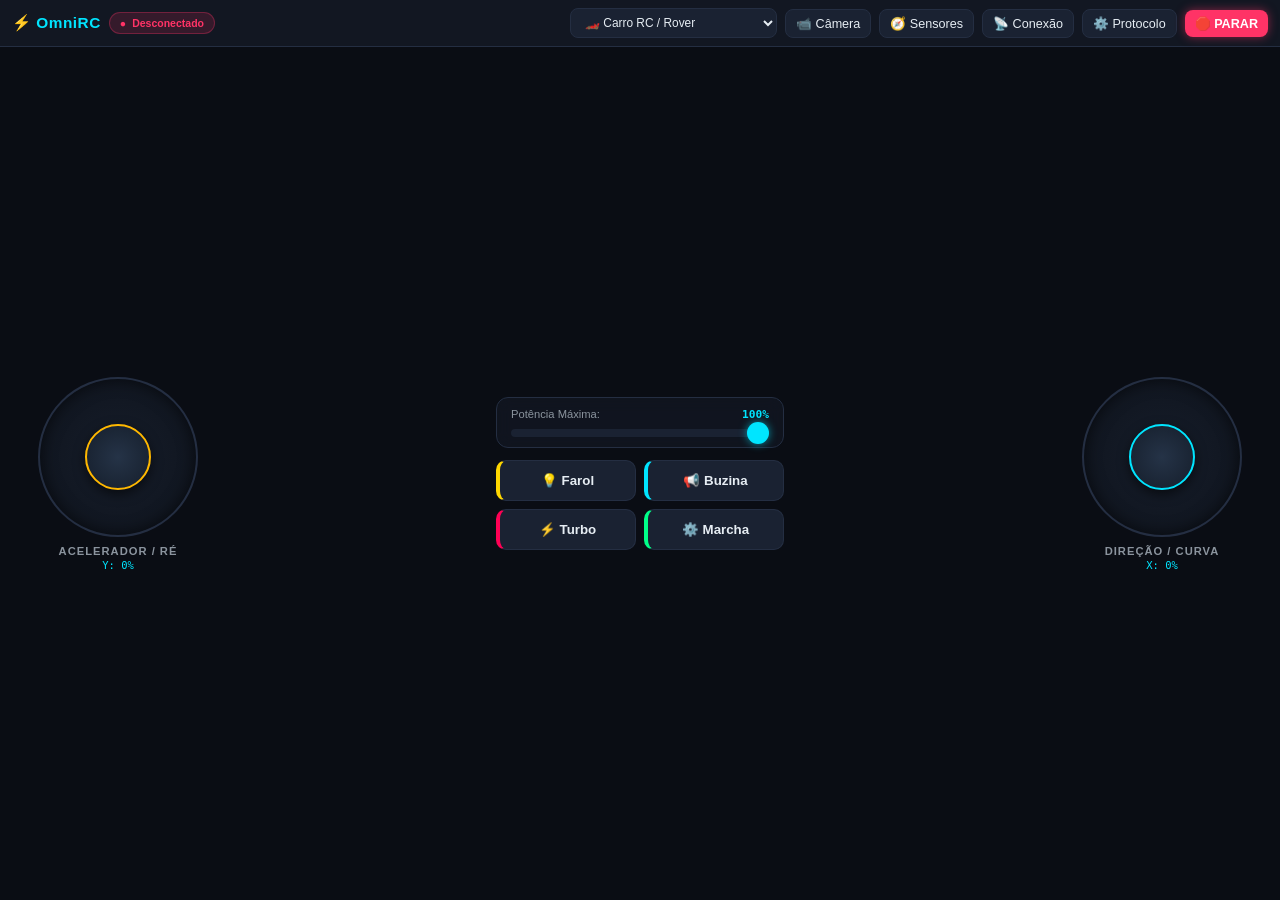
==== commit dee1d313: "Update index.html" ====
--- a/assets/index.html
+++ b/assets/index.html
@@ -42,7 +42,6 @@
                 <button id="btn-open-sensors" class="icon-btn" title="Sensores / Tilt / Giroscópio">🧭 Sensores</button>
                 <button id="btn-open-conn" class="icon-btn" title="Configurar Conexão">📡 Conexão</button>
                 <button id="btn-open-proto" class="icon-btn" title="Protocolos">⚙️ Protocolo</button>
-                <button id="btn-open-edit" class="icon-btn" title="Editar Layout">✏️ Editar</button>
                 <button id="btn-emergency-stop" class="icon-btn btn-emergency" title="PARADA DE EMERGÊNCIA">🛑 PARAR</button>
             </div>
         </header>
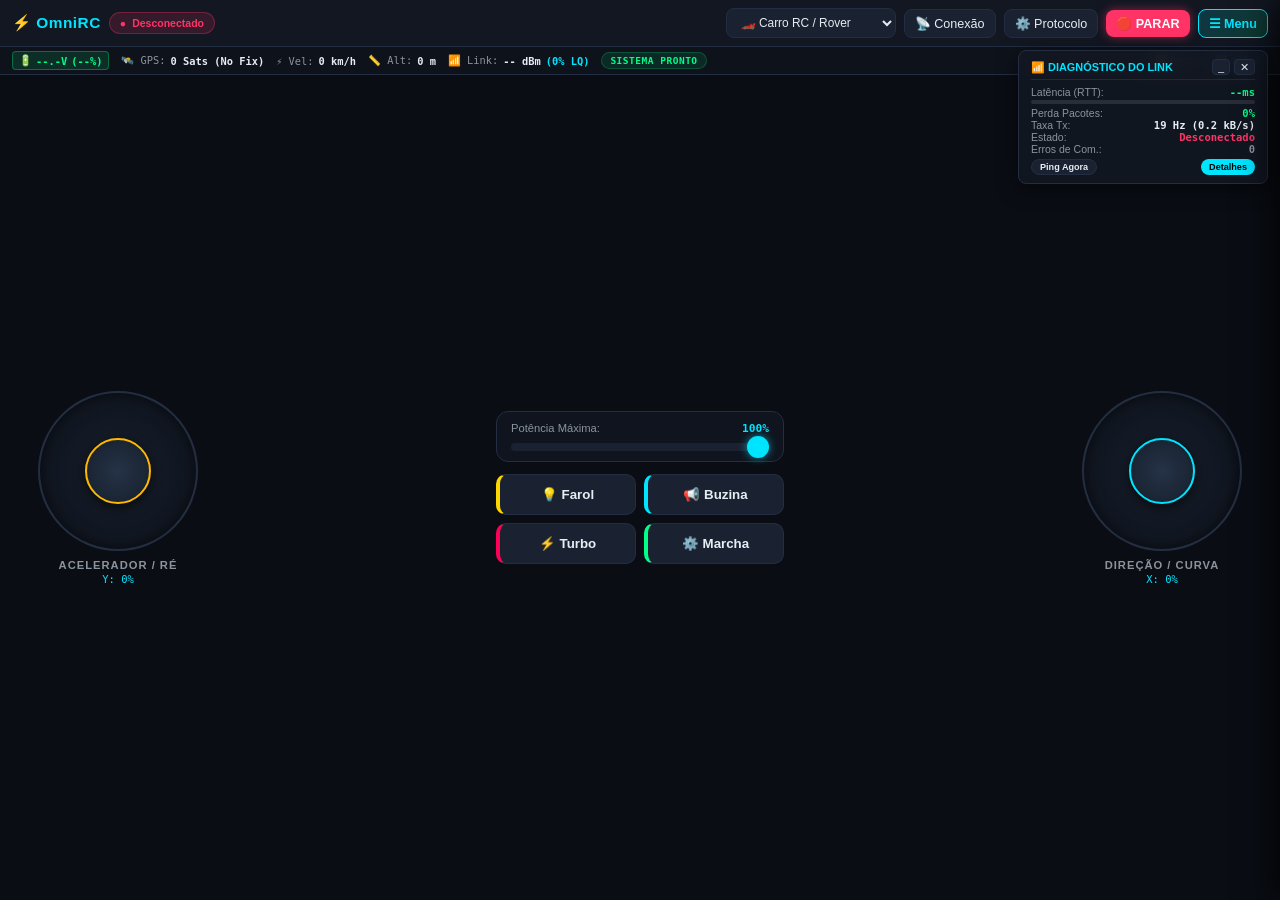
==== commit e9473d62: "feat: versao 1.3.0 - menu lateral, diagnostico de rede, telemetria/PFD, perfis, gravacao FPV, contro" ====
--- a/assets/index.html
+++ b/assets/index.html
@@ -38,22 +38,202 @@
                     </optgroup>
                 </select>
 
-                <button id="btn-open-camera" class="icon-btn" title="Câmera FPV / Vídeo">📹 Câmera</button>
-                <button id="btn-open-sensors" class="icon-btn" title="Sensores / Tilt / Giroscópio">🧭 Sensores</button>
-                <button id="btn-open-conn" class="icon-btn" title="Configurar Conexão">📡 Conexão</button>
-                <button id="btn-open-proto" class="icon-btn" title="Protocolos">⚙️ Protocolo</button>
-                <button id="btn-emergency-stop" class="icon-btn btn-emergency" title="PARADA DE EMERGÊNCIA">🛑 PARAR</button>
+                <button id="btn-open-conn" class="icon-btn btn-nav-main" title="Configurar Conexão (Wi-Fi, Bluetooth, USB)">📡 Conexão</button>
+                <button id="btn-open-proto" class="icon-btn btn-nav-main" title="Protocolos (CRSF, MAVLink, MSP, etc.)">⚙️ Protocolo</button>
+                <button id="btn-emergency-stop" class="icon-btn btn-emergency" title="PARADA DE EMERGÊNCIA" aria-label="Parada de emergência">🛑 PARAR</button>
+                <button id="btn-open-sidebar" class="icon-btn btn-sidebar-open" title="Menu Lateral & Outras Telas" aria-label="Menu Lateral">☰ Menu</button>
             </div>
         </header>
+
+        <!-- MENU LATERAL (DRAWER SIDEBAR) -->
+        <div id="sidebar-backdrop" class="sidebar-backdrop"></div>
+        <aside id="sidebar-drawer" class="sidebar-drawer" aria-label="Menu Lateral">
+            <div class="sidebar-header">
+                <div class="sidebar-brand">
+                    <span class="sidebar-brand-title">⚡ OmniRC Menu</span>
+                    <span class="sidebar-brand-sub">Painéis, Câmera & Controles</span>
+                </div>
+                <button id="btn-close-sidebar" class="icon-btn-sm btn-sidebar-close" title="Fechar Menu">✕</button>
+            </div>
+
+            <div class="sidebar-body">
+                <!-- Seção 1: Telas e Modais -->
+                <div class="sidebar-group">
+                    <span class="sidebar-group-title">TELAS & PAINÉIS</span>
+                    <div class="sidebar-menu-list">
+                        <button id="btn-open-profiles" class="sidebar-menu-btn">
+                            <span class="sidebar-icon">📁</span>
+                            <div class="sidebar-btn-texts">
+                                <span class="sidebar-btn-title">Perfis de Veículos</span>
+                                <span class="sidebar-btn-sub">Salvar, exportar & importar configs</span>
+                            </div>
+                        </button>
+
+                        <button id="btn-open-telem" class="sidebar-menu-btn">
+                            <span class="sidebar-icon">🛰️</span>
+                            <div class="sidebar-btn-texts">
+                                <span class="sidebar-btn-title">Telemetria & Painel de Voo</span>
+                                <span class="sidebar-btn-sub">PFD artificial horizon, GPS e bateria</span>
+                            </div>
+                        </button>
+
+                        <button id="btn-open-camera" class="sidebar-menu-btn">
+                            <span class="sidebar-icon">📹</span>
+                            <div class="sidebar-btn-texts">
+                                <span class="sidebar-btn-title">Câmera FPV & Stream</span>
+                                <span class="sidebar-btn-sub">Fontes de vídeo, resolução e URL</span>
+                            </div>
+                        </button>
+
+                        <button id="btn-open-sensors" class="sidebar-menu-btn">
+                            <span class="sidebar-icon">🧭</span>
+                            <div class="sidebar-btn-texts">
+                                <span class="sidebar-btn-title">Sensores & Giroscópio</span>
+                                <span class="sidebar-btn-sub">Controle por inclinação do celular</span>
+                            </div>
+                        </button>
+
+                        <button id="btn-open-diag" class="sidebar-menu-btn">
+                            <span class="sidebar-icon">📶</span>
+                            <div class="sidebar-btn-texts">
+                                <span class="sidebar-btn-title">Diagnóstico de Link</span>
+                                <span class="sidebar-btn-sub">Latência RTT, perda de pacotes e taxas</span>
+                            </div>
+                        </button>
+                    </div>
+                </div>
+
+                <!-- Seção 2: Câmera em Tela Cheia / Fundo & Gravação -->
+                <div class="sidebar-group">
+                    <span class="sidebar-group-title">CÂMERA FPV EM FUNDO & GRAVAÇÃO</span>
+                    <div class="sidebar-card">
+                        <div style="display:flex; gap:8px;">
+                            <button id="sidebar-btn-cam-bg" class="btn-primary" style="flex:1; font-size:0.75rem; padding:8px 10px;">
+                                📹 Ativar Câmera Fundo
+                            </button>
+                            <button id="sidebar-btn-rec" class="btn-primary btn-record" style="flex:1; font-size:0.75rem; padding:8px 10px; background:var(--accent-red); color:#fff;">
+                                🔴 Gravar Vídeo
+                            </button>
+                        </div>
+                        <div style="display:flex; justify-content:space-between; align-items:center; margin-top:8px;">
+                            <span style="font-size:0.72rem; color:var(--text-secondary);">Status da Gravação:</span>
+                            <span id="sidebar-rec-status" style="font-size:0.72rem; color:var(--accent-cyan); font-weight:bold;">Inativo</span>
+                        </div>
+                    </div>
+                </div>
+
+                <!-- Seção 3: Transparência dos Controles -->
+                <div class="sidebar-group">
+                    <span class="sidebar-group-title">TRANSPARÊNCIA DOS CONTROLES</span>
+                    <div class="sidebar-card">
+                        <div style="display:flex; justify-content:space-between; align-items:center;">
+                            <span style="font-size:0.75rem; color:var(--text-primary);">Opacidade dos Controles:</span>
+                            <span id="val-controls-opacity" style="font-size:0.85rem; font-weight:bold; color:var(--accent-cyan); font-family:monospace;">85%</span>
+                        </div>
+                        <input type="range" id="slider-controls-opacity" class="custom-slider" min="15" max="100" value="85" style="width:100%; margin:8px 0;">
+                        <div class="opacity-presets-row">
+                            <button class="btn-opacity-chip" data-opacity="30">30% Suave</button>
+                            <button class="btn-opacity-chip" data-opacity="60">60% Médio</button>
+                            <button class="btn-opacity-chip" data-opacity="85">85% Padrão</button>
+                            <button class="btn-opacity-chip" data-opacity="100">100% Sólido</button>
+                        </div>
+                        <span style="font-size:0.68rem; color:var(--text-secondary); display:block; margin-top:6px; line-height:1.3;">
+                            Ajusta a visibilidade dos joysticks e botões quando a câmera estiver ativa em tela cheia de fundo.
+                        </span>
+                    </div>
+                </div>
+            </div>
+        </aside>
+
+        <!-- UNIVERSAL VEHICLE TELEMETRY BAR (ACTIVE FOR ALL MODES) -->
+        <div id="universal-telemetry-bar" class="universal-telemetry-bar">
+            <div class="telem-bar-item">
+                <span class="telem-battery-pill" id="telem-bar-battery-pill">
+                    <span>🔋</span>
+                    <span id="bar-telem-volt">--.-V</span>
+                    <span id="bar-telem-pct">(--%)</span>
+                </span>
+            </div>
+            <div class="telem-bar-item">
+                <span>🛰️ GPS:</span>
+                <span id="bar-telem-sats" class="telem-bar-val">0 Sats (No Fix)</span>
+            </div>
+            <div class="telem-bar-item">
+                <span>⚡ Vel:</span>
+                <span id="bar-telem-speed" class="telem-bar-val">0 km/h</span>
+            </div>
+            <div class="telem-bar-item">
+                <span>📏 Alt:</span>
+                <span id="bar-telem-alt" class="telem-bar-val">0 m</span>
+            </div>
+            <div class="telem-bar-item">
+                <span>📶 Link:</span>
+                <span id="bar-telem-rssi" class="telem-bar-val">-- dBm</span>
+                <span id="bar-telem-lq" style="color:var(--accent-cyan); font-weight:bold;">(0% LQ)</span>
+            </div>
+            <div class="telem-bar-item">
+                <span id="bar-telem-alert" class="telem-alert-pill">SISTEMA PRONTO</span>
+            </div>
+            <div style="margin-left:auto; display:flex; gap:6px;">
+                <button id="btn-toggle-diag-hud" class="icon-btn-sm" style="font-size:0.7rem; padding:2px 8px;" title="Alternar Mini HUD de Diagnóstico">📶 HUD</button>
+                <button id="btn-open-pfd-quick" class="icon-btn-sm" style="font-size:0.7rem; padding:2px 8px; color:var(--accent-cyan); font-weight:bold;" title="Abrir Painel de Voo Completo">🎛️ Painel</button>
+            </div>
+        </div>
+
+        <!-- FLOATING / OVERLAY CONNECTION DIAGNOSTICS HUD (ALL MODES) -->
+        <div id="diag-floating-hud" class="diag-floating-hud">
+            <div class="diag-hud-header">
+                <span>📶 DIAGNÓSTICO DO LINK</span>
+                <div class="diag-hud-actions">
+                    <button id="btn-diag-min-toggle" class="icon-btn-sm" style="padding:1px 5px;" title="Minimizar">_</button>
+                    <button id="btn-diag-hud-close" class="icon-btn-sm" style="padding:1px 5px;" title="Fechar">✕</button>
+                </div>
+            </div>
+            <div class="diag-hud-body">
+                <div class="diag-hud-row">
+                    <span class="diag-hud-label">Latência (RTT):</span>
+                    <span id="hud-diag-ping" class="diag-hud-val diag-val-good">-- ms</span>
+                </div>
+                <div class="diag-quality-bar">
+                    <div id="hud-diag-ping-bar" class="diag-quality-fill"></div>
+                </div>
+                <div class="diag-hud-row" style="margin-top:3px;">
+                    <span class="diag-hud-label">Perda Pacotes:</span>
+                    <span id="hud-diag-loss" class="diag-hud-val diag-val-good">0.0%</span>
+                </div>
+                <div class="diag-hud-row">
+                    <span class="diag-hud-label">Taxa Tx:</span>
+                    <span id="hud-diag-rate" class="diag-hud-val">20.0 Hz (0.0 kB/s)</span>
+                </div>
+                <div class="diag-hud-row">
+                    <span class="diag-hud-label">Estado:</span>
+                    <span id="hud-diag-status" class="diag-hud-val" style="color:var(--accent-red)">Desconectado</span>
+                </div>
+                <div class="diag-hud-row">
+                    <span class="diag-hud-label">Erros de Com.:</span>
+                    <span id="hud-diag-errors" class="diag-hud-val" style="color:var(--text-secondary)">0</span>
+                </div>
+                <div style="display:flex; justify-content:space-between; margin-top:4px;">
+                    <button id="btn-diag-ping-now" class="btn-secondary" style="font-size:0.65rem; padding:2px 8px;">Ping Agora</button>
+                    <button id="btn-diag-details" class="btn-primary" style="font-size:0.65rem; padding:2px 8px;">Detalhes</button>
+                </div>
+            </div>
+        </div>
 
         <!-- MAIN VIEWPORT -->
         <main id="main-viewport">
 
             <!-- FPV CAMERA VIEWER (PiP / Background Overlay) -->
             <div id="fpv-camera-container" class="fpv-container" style="display: none;">
+                <!-- Floating Recording Indicator -->
+                <div id="fpv-recording-indicator" class="fpv-rec-indicator" style="display: none;">
+                    <span class="rec-dot">●</span> REC <span id="fpv-rec-timer">00:00</span>
+                </div>
+
                 <div class="fpv-header">
                     <span class="fpv-title">📹 Câmera FPV <span id="fpv-status-badge" class="fpv-badge">OFF</span></span>
                     <div class="fpv-header-btns">
+                        <button id="btn-fpv-record" class="icon-btn-sm btn-record" title="Gravar Vídeo FPV">🔴 REC</button>
                         <button id="btn-fpv-mode" class="icon-btn-sm" title="Alternar Modo PiP / Fundo">🔲 Fundo</button>
                         <button id="btn-fpv-flip" class="icon-btn-sm" title="Espelhar Imagem">🔄 Flip</button>
                         <button id="btn-fpv-snapshot" class="icon-btn-sm" title="Capturar Foto">📸</button>
@@ -749,7 +929,7 @@
         <div id="modal-edit" class="modal-overlay">
             <div class="modal-card">
                 <div class="modal-header">
-                    <span>✏️ Personalizar Botões e Controles</span>
+                    <span>🎨 Personalizar Layout Personalizado</span>
                     <button class="icon-btn close-modal">✕</button>
                 </div>
                 <div class="modal-body" id="layout-editor-body">
@@ -872,6 +1052,72 @@
                                 <option value="24" selected>Médio (24px)</option>
                                 <option value="40">Grande (40px)</option>
                             </select>
+                        </div>
+                    </div>
+
+                    <!-- BOTÃO E SEÇÃO: CONFIGURAR CONTROLE POR SENSOR NO ELEMENTO -->
+                    <div style="margin-top: 14px; border-top: 1px solid var(--border-color); padding-top: 12px;">
+                        <button type="button" id="btn-toggle-new-sensor" class="btn-secondary" style="width: 100%; display: flex; justify-content: space-between; align-items: center; padding: 10px 14px; background: rgba(0, 229, 255, 0.06); border: 1px dashed var(--accent-cyan); border-radius: 8px; cursor: pointer;">
+                            <span style="font-size: 0.88rem; font-weight: 600; color: var(--accent-cyan);">🧭 Configurar Uso do Sensor (Giroscópio / Tilt)</span>
+                            <span id="badge-new-sensor-status" style="font-size: 0.72rem; padding: 2px 8px; border-radius: 10px; background: rgba(255,255,255,0.1); color: var(--text-secondary);">Desativado</span>
+                        </button>
+
+                        <div id="section-new-sensor-config" style="display: none; background: var(--bg-surface-elevated); padding: 12px; border-radius: 8px; border: 1px solid var(--border-color); margin-top: 10px;">
+                            <div style="display: flex; justify-content: space-between; align-items: center; margin-bottom: 10px; padding-bottom: 8px; border-bottom: 1px solid rgba(255,255,255,0.06);">
+                                <label for="new-el-use-sensor" style="font-weight: 600; color: #fff; cursor: pointer; margin: 0; font-size: 0.88rem;">Ativar Sensor neste elemento:</label>
+                                <input type="checkbox" id="new-el-use-sensor" style="width: 20px; height: 20px; cursor: pointer;">
+                            </div>
+
+                            <div class="form-row">
+                                <div class="form-group" style="flex: 1;">
+                                    <label>Eixo de Entrada:</label>
+                                    <select id="new-el-sensor-axis" class="form-control">
+                                        <option value="auto" selected>Automático (Roll=X / Pitch=Y)</option>
+                                        <option value="roll">Roll (Inclinação Esq/Dir)</option>
+                                        <option value="pitch">Pitch (Inclinação Frente/Trás)</option>
+                                        <option value="yaw">Yaw (Giro / Bússola)</option>
+                                        <option value="ax">Aceleração X (Linear)</option>
+                                        <option value="ay">Aceleração Y (Linear)</option>
+                                        <option value="az">Aceleração Z (Linear)</option>
+                                    </select>
+                                </div>
+                                <div class="form-group" style="flex: 1;">
+                                    <label>Sensibilidade / Ganho:</label>
+                                    <select id="new-el-sensor-sens" class="form-control">
+                                        <option value="0.5">0.5x (Suave)</option>
+                                        <option value="1.0" selected>1.0x (Padrão)</option>
+                                        <option value="1.5">1.5x (Rápido)</option>
+                                        <option value="2.0">2.0x (Agressivo)</option>
+                                        <option value="3.0">3.0x (Ultra)</option>
+                                    </select>
+                                </div>
+                            </div>
+
+                            <div class="form-row">
+                                <div class="form-group" style="flex: 1;">
+                                    <label>Zona Morta (Deadzone):</label>
+                                    <select id="new-el-sensor-dead" class="form-control">
+                                        <option value="0">0° (Sem Zona Morta)</option>
+                                        <option value="2">2° (Mínima)</option>
+                                        <option value="5" selected>5° (Recomendada)</option>
+                                        <option value="10">10° (Ampla)</option>
+                                    </select>
+                                </div>
+                                <div class="form-group" style="flex: 1;">
+                                    <label>Curva de Resposta:</label>
+                                    <select id="new-el-sensor-curve" class="form-control">
+                                        <option value="linear" selected>Linear (Direta)</option>
+                                        <option value="expo">Exponencial (Centro suave)</option>
+                                    </select>
+                                </div>
+                            </div>
+
+                            <div class="form-row" style="margin-top: 4px;">
+                                <div class="form-group" style="flex: 1; display: flex; align-items: center; gap: 8px;">
+                                    <input type="checkbox" id="new-el-sensor-inv" style="width: 18px; height: 18px; cursor: pointer;">
+                                    <label for="new-el-sensor-inv" style="margin: 0; cursor: pointer;">Inverter Polaridade / Direção</label>
+                                </div>
+                            </div>
                         </div>
                     </div>
 
@@ -969,15 +1215,15 @@
                             <input type="checkbox" id="sensor-enable-toggle" style="width: 20px; height: 20px; cursor: pointer;">
                         </div>
                         <small style="color: var(--text-secondary); display: block; margin-top: 4px;">
-                            Permite pilotar o carrinho ou movimentar servos inclinando o smartphone.
+                            Pilote qualquer modelo inclinando o smartphone (Carro RC, Tanque/Esteiras, Drone, Aeromodelo, Gimbal ou Layout Personalizado).
                         </small>
                     </div>
 
                     <div class="form-group">
                         <label>Modo de Ação dos Sensores:</label>
                         <select id="sensor-mode-select" class="form-control">
-                            <option value="drive" selected>🚗 Volante & Acelerador (Roll = Direção, Pitch = Velocidade)</option>
-                            <option value="steering_only">🔄 Somente Volante / Direção (Roll = Direção, Acelerador no Touch)</option>
+                            <option value="drive" selected>🎮 Controle Dinâmico Completo (Carro, Tanque, Drone, Aero, Gimbal)</option>
+                            <option value="steering_only">🔄 Somente Direção / Roll (Acelerador / Throttle no Touch manual)</option>
                             <option value="gimbal">📹 Câmera / Gimbal 2-Eixos (Pan & Tilt via Inclinação)</option>
                             <option value="stream_only">📡 Telemetria Pura (Envia leituras TILT/GYRO ao microcontrolador)</option>
                         </select>
@@ -1042,12 +1288,316 @@
             </div>
         </div>
 
+        <!-- MODAL: DIAGNÓSTICO DE CONEXÃO -->
+        <div id="modal-diag" class="modal-overlay">
+            <div class="modal-card">
+                <div class="modal-header">
+                    <span>📶 Diagnóstico da Conexão & Estatísticas de Rede</span>
+                    <button class="icon-btn close-modal">✕</button>
+                </div>
+                <div class="modal-body">
+                    <div class="tab-bar">
+                        <button class="tab-btn active" data-tab="tab-diag-stats">Métricas em Tempo Real</button>
+                        <button class="tab-btn" data-tab="tab-diag-config">Configurações do Diagnóstico</button>
+                    </div>
+
+                    <!-- TAB: METRICAS -->
+                    <div id="tab-diag-stats" class="tab-content">
+                        <div class="diag-stats-grid">
+                            <div class="diag-stat-card">
+                                <span class="diag-stat-title">Latência RTT (Ping)</span>
+                                <span id="diag-detail-rtt" class="diag-stat-big diag-val-good">-- ms</span>
+                                <span id="diag-detail-rtt-sub" class="diag-stat-sub">Mín: -- | Média: -- | Máx: --</span>
+                            </div>
+                            <div class="diag-stat-card">
+                                <span class="diag-stat-title">Perda de Pacotes</span>
+                                <span id="diag-detail-loss" class="diag-stat-big diag-val-good">0.0%</span>
+                                <span id="diag-detail-loss-sub" class="diag-stat-sub">Perdidos: 0 / Enviados: 0</span>
+                            </div>
+                            <div class="diag-stat-card">
+                                <span class="diag-stat-title">Taxa de Envio (Loop)</span>
+                                <span id="diag-detail-rate" class="diag-stat-big">20.0 Hz</span>
+                                <span id="diag-detail-throughput" class="diag-stat-sub">Tx: 0.0 kB/s | Rx: 0.0 kB/s</span>
+                            </div>
+                            <div class="diag-stat-card">
+                                <span class="diag-stat-title">Estado do Transporte</span>
+                                <span id="diag-detail-status" class="diag-stat-big" style="font-size:1.0rem; color:var(--accent-red);">Desconectado</span>
+                                <span id="diag-detail-endpoint" class="diag-stat-sub">Nenhum canal ativo</span>
+                            </div>
+                        </div>
+
+                        <div class="form-group">
+                            <div style="display:flex; justify-content:space-between; align-items:center;">
+                                <label>Registro de Erros de Comunicação (<span id="diag-error-count">0</span> falhas):</label>
+                                <button id="btn-diag-clear-errors" class="icon-btn-sm" style="font-size:0.7rem;">Limpar</button>
+                            </div>
+                            <div id="diag-log-container" class="diag-log-box">
+                                <div style="color:var(--accent-green);">✓ Nenhuma falha de comunicação registrada. Link estável.</div>
+                            </div>
+                        </div>
+
+                        <div style="display:flex; gap:10px; margin-top:8px;">
+                            <button id="btn-diag-manual-ping" class="btn-primary" style="flex:1;">⚡ Enviar Ping Probe Imediato</button>
+                            <button id="btn-diag-reset-stats" class="btn-secondary" style="flex:1; color:var(--accent-amber);">🔄 Zerar Estatísticas</button>
+                        </div>
+                    </div>
+
+                    <!-- TAB: CONFIGURAÇÕES -->
+                    <div id="tab-diag-config" class="tab-content" style="display:none;">
+                        <div class="form-group">
+                            <label style="display:flex; align-items:center; gap:8px; cursor:pointer;">
+                                <input type="checkbox" id="diag-cfg-show-hud" checked style="width:18px; height:18px;">
+                                <span>Exibir HUD Flutuante de Diagnóstico em Todos os Modos (Carro, Tanque, Drones, etc.)</span>
+                            </label>
+                            <small style="color:var(--text-secondary); display:block; margin-top:4px;">
+                                Mostra um mini painel translúcido no canto da tela com latência, perda e taxa de envio ao pilotar qualquer veículo.
+                            </small>
+                        </div>
+
+                        <div class="form-group">
+                            <label style="display:flex; align-items:center; gap:8px; cursor:pointer;">
+                                <input type="checkbox" id="diag-cfg-ping-probe" checked style="width:18px; height:18px;">
+                                <span>Habilitar Ping Probe Ativo (Mede Latência RTT Real via Echo / Heartbeat)</span>
+                            </label>
+                        </div>
+
+                        <div class="form-row">
+                            <div class="form-group" style="flex:1;">
+                                <label>Intervalo do Ping Probe:</label>
+                                <select id="diag-cfg-ping-interval" class="form-control">
+                                    <option value="500">500 ms (Alta Precisão)</option>
+                                    <option value="1000" selected>1.0 s (Padrão Recomendado)</option>
+                                    <option value="2000">2.0 s (Econômico)</option>
+                                    <option value="5000">5.0 s (Baixo Tráfego)</option>
+                                </select>
+                            </div>
+                            <div class="form-group" style="flex:1;">
+                                <label>Alerta de Latência Alta (ms):</label>
+                                <input type="number" id="diag-cfg-lat-thresh" class="form-control" value="120" min="20" max="1000">
+                            </div>
+                        </div>
+
+                        <div class="form-group">
+                            <label>Alerta de Perda de Pacotes (%):</label>
+                            <input type="number" id="diag-cfg-loss-thresh" class="form-control" value="5" min="1" max="50">
+                        </div>
+                    </div>
+                </div>
+                <div class="modal-footer">
+                    <button class="btn-secondary close-modal">Fechar</button>
+                    <button id="btn-save-diag-cfg" class="btn-primary">Salvar Configurações</button>
+                </div>
+            </div>
+        </div>
+
+        <!-- MODAL: TELEMETRIA & PAINEL DE VOO COMPLETO -->
+        <div id="modal-telem" class="modal-overlay">
+            <div class="modal-card" style="max-width: 650px;">
+                <div class="modal-header">
+                    <span>🛰️ Telemetria & Painel de Voo Avançado</span>
+                    <button class="icon-btn close-modal">✕</button>
+                </div>
+                <div class="modal-body">
+                    <div class="tab-bar">
+                        <button class="tab-btn active" data-tab="tab-telem-cockpit">Painel de Voo (Cockpit / PFD)</button>
+                        <button class="tab-btn" data-tab="tab-telem-config">Configuração de Protocolo</button>
+                    </div>
+
+                    <!-- TAB: COCKPIT / PFD -->
+                    <div id="tab-telem-cockpit" class="tab-content">
+                        <!-- Artificial Horizon Canvas -->
+                        <div class="pfd-hud-canvas-wrap" style="height: 140px;">
+                            <canvas id="pfd-horizon-modal" class="pfd-horizon-canvas" width="600" height="140"></canvas>
+                        </div>
+
+                        <!-- Full Telemetry Gauges Grid -->
+                        <div class="diag-stats-grid" style="margin-top: 10px;">
+                            <div class="diag-stat-card">
+                                <span class="diag-stat-title">🔋 Bateria & Alimentação</span>
+                                <span id="telem-modal-bat-volt" class="diag-stat-big" style="color:var(--accent-green);">--.- V</span>
+                                <span id="telem-modal-bat-sub" class="diag-stat-sub">0% | Consumo: 0 mAh | 0.0 A</span>
+                            </div>
+                            <div class="diag-stat-card">
+                                <span class="diag-stat-title">🛰️ GPS & Navegação</span>
+                                <span id="telem-modal-gps-fix" class="diag-stat-big" style="color:var(--accent-cyan); font-size:1.15rem;">No Fix (0 Sats)</span>
+                                <span id="telem-modal-gps-coords" class="diag-stat-sub">Lat: 0.000000 | Lon: 0.000000</span>
+                            </div>
+                            <div class="diag-stat-card">
+                                <span class="diag-stat-title">✈️ Voo: Altitude & Velocidade</span>
+                                <span id="telem-modal-flight-nums" class="diag-stat-big" style="font-size:1.2rem;">0 m | 0 km/h</span>
+                                <span id="telem-modal-flight-sub" class="diag-stat-sub">Vario: 0.0 m/s | Rumo: 000°</span>
+                            </div>
+                            <div class="diag-stat-card">
+                                <span class="diag-stat-title">📶 Qualidade do Link & Sinal</span>
+                                <span id="telem-modal-link-rssi" class="diag-stat-big" style="color:var(--accent-cyan);">-- dBm</span>
+                                <span id="telem-modal-link-sub" class="diag-stat-sub">Link Quality: 0% LQ | SNR: 0 dB</span>
+                            </div>
+                        </div>
+
+                        <!-- Active Alerts Banner -->
+                        <div id="telem-modal-alert-box" class="pfd-alert-banner" style="display:none; margin-top:8px;">
+                            <span id="telem-modal-alert-text">⚠️ ALERTA: NENHUM DADO RECEBIDO</span>
+                            <span id="telem-modal-alert-time" style="font-size:0.65rem; color:rgba(255,255,255,0.7);">--:--:--</span>
+                        </div>
+
+                        <div style="display:flex; justify-content:space-between; align-items:center; margin-top:10px;">
+                            <span id="telem-modal-proto-label" style="font-size:0.75rem; color:var(--accent-cyan);">Protocolo Ativo: Auto-Detect</span>
+                            <button id="btn-telem-simulate-test" class="btn-primary" style="font-size:0.75rem; padding:4px 12px; background:var(--accent-amber); color:#000;">
+                                ⚡ Simular Recepção de Dados (Teste)
+                            </button>
+                        </div>
+                    </div>
+
+                    <!-- TAB: CONFIGURAÇÃO DE PROTOCOLO -->
+                    <div id="tab-telem-config" class="tab-content" style="display:none;">
+                        <div class="form-group">
+                            <label>Protocolo para Interpretação dos Dados de Telemetria:</label>
+                            <select id="telem-cfg-decoder" class="form-control">
+                                <option value="AUTO" selected>AUTO-DETECT (Automático - JSON, Delimitado, CRSF, MAVLink, MSP)</option>
+                                <option value="JSON">JSON Telemetry (ESP32 / Raspberry Pi / WebSockets)</option>
+                                <option value="DELIMITED">Delimitado CSV / Key-Value (Arduino / HC-05 / ESP8266: BAT:x,ALT:y)</option>
+                                <option value="CRSF">CRSF / ExpressLRS / Crossfire (Frames 0x08, 0x14, 0x02, 0x07, 0x21)</option>
+                                <option value="MAVLINK">MAVLink v1/v2 (ArduPilot / Pixhawk Telemetry #0, #1, #24, #74)</option>
+                                <option value="MSP">MSP (Betaflight / INAV Telemetry MSP_ANALOG, MSP_RAW_GPS)</option>
+                            </select>
+                        </div>
+
+                        <div class="form-row">
+                            <div class="form-group" style="flex:1;">
+                                <label>Alerta de Bateria Baixa (V):</label>
+                                <input type="number" step="0.1" id="telem-cfg-bat-warn" class="form-control" value="10.8">
+                            </div>
+                            <div class="form-group" style="flex:1;">
+                                <label>Alerta de Bateria Crítica (V):</label>
+                                <input type="number" step="0.1" id="telem-cfg-bat-crit" class="form-control" value="10.2">
+                            </div>
+                        </div>
+
+                        <div class="form-row">
+                            <div class="form-group" style="flex:1;">
+                                <label>Alerta de Sinal RSSI Fraco (dBm):</label>
+                                <input type="number" id="telem-cfg-rssi-warn" class="form-control" value="-85">
+                            </div>
+                            <div class="form-group" style="flex:1;">
+                                <label>Alerta de Link Quality Baixa (% LQ):</label>
+                                <input type="number" id="telem-cfg-lq-warn" class="form-control" value="70">
+                            </div>
+                        </div>
+
+                        <div class="form-group">
+                            <label style="display:flex; align-items:center; gap:8px; cursor:pointer;">
+                                <input type="checkbox" id="telem-cfg-audio-alerts" checked style="width:18px; height:18px;">
+                                <span>Alertas Sonoros no Celular (Beeps de Bateria Fraca, Perda de Sinal, Failsafe)</span>
+                            </label>
+                        </div>
+                    </div>
+                </div>
+                <div class="modal-footer">
+                    <button class="btn-secondary close-modal">Fechar</button>
+                    <button id="btn-save-telem-cfg" class="btn-primary">Salvar Protocolo de Telemetria</button>
+                </div>
+            </div>
+        </div>
+
+        <!-- MODAL: PERFIS EXPORTÁVEIS E IMPORTÁVEIS -->
+        <div id="modal-profiles" class="modal-overlay">
+            <div class="modal-card" style="max-width: 680px;">
+                <div class="modal-header">
+                    <span>📁 Perfis de Veículos, Controles & Layouts</span>
+                    <button class="icon-btn close-modal">✕</button>
+                </div>
+                <div class="modal-body">
+                    <div class="tab-bar">
+                        <button class="tab-btn active" data-tab="tab-profiles-list">Modelos & Salvos</button>
+                        <button class="tab-btn" data-tab="tab-profiles-save">Salvar Configuração Atual</button>
+                        <button class="tab-btn" data-tab="tab-profiles-import">Importar / Compartilhar</button>
+                    </div>
+
+                    <!-- TAB 1: LISTA DE PERFIS -->
+                    <div id="tab-profiles-list" class="tab-content">
+                        <div style="display:flex; justify-content:space-between; align-items:center; margin-bottom:10px;">
+                            <span style="font-size:0.75rem; color:var(--text-secondary);">Selecione um perfil pronto de fábrica ou carregue seus veículos salvos:</span>
+                            <span id="profiles-count-badge" class="badge" style="font-size:0.75rem; background:var(--bg-surface-elevated); padding:3px 8px; border-radius:6px; border:1px solid var(--border-color); color:var(--accent-cyan);">7 modelos</span>
+                        </div>
+                        <div id="profiles-container" class="profiles-list-grid">
+                            <!-- Dynamic Profiles populated via JS -->
+                        </div>
+                    </div>
+
+                    <!-- TAB 2: SALVAR PERFIL ATUAL -->
+                    <div id="tab-profiles-save" class="tab-content" style="display:none;">
+                        <p style="font-size:0.8rem; color:var(--text-secondary); margin-bottom:12px;">
+                            Gera um pacote completo contendo o layout de tela ativo, mapeamento de controles, sensibilidades, trims, protocolo e parâmetros de telemetria.
+                        </p>
+                        <div class="form-group">
+                            <label>Nome do Veículo / Projeto:</label>
+                            <input type="text" id="prof-save-name" class="form-control" placeholder="Ex: Meu Drone 7'' Long Range ou Crawler 4x4 Offroad">
+                        </div>
+                        <div class="form-row">
+                            <div class="form-group" style="flex:1;">
+                                <label>Categoria do Veículo:</label>
+                                <select id="prof-save-type" class="form-control">
+                                    <option value="drone">🚁 Drone / Multirrotor</option>
+                                    <option value="car" selected>🏎️ Carro RC / Rover</option>
+                                    <option value="tank">🛡️ Tanque de Esteira</option>
+                                    <option value="plane">✈️ Avião / Asa Fixa</option>
+                                    <option value="heli">🚁 Helicóptero RC</option>
+                                    <option value="robot_arm">🦾 Braço Robótico / Servos</option>
+                                    <option value="custom">🎨 Personalizado / Experimental</option>
+                                </select>
+                            </div>
+                        </div>
+                        <div class="form-group">
+                            <label>Descrição & Observações do Projeto:</label>
+                            <textarea id="prof-save-desc" class="form-control" rows="3" placeholder="Ex: ESP32 com Wi-Fi UDP na porta 8888, ponte H L298N, bateria 3S LiPo com alarme em 10.8V."></textarea>
+                        </div>
+                        <div class="diag-stat-card" style="margin-top:10px; background:rgba(0,229,255,0.05); border:1px solid rgba(0,229,255,0.2);">
+                            <span class="diag-stat-title" style="color:var(--accent-cyan);">Resumo do Snapshot Atual:</span>
+                            <span id="prof-save-summary" class="diag-stat-sub" style="font-size:0.75rem; color:var(--text-primary);">
+                                Layout: Carro RC | Protocolo: DELIMITED | Taxa: 50Hz | Telemetria: AUTO
+                            </span>
+                        </div>
+                        <div style="margin-top:14px; text-align:right;">
+                            <button id="btn-confirm-save-profile" class="btn-primary" style="padding:8px 16px;">💾 Salvar Novo Perfil</button>
+                        </div>
+                    </div>
+
+                    <!-- TAB 3: IMPORTAR PERFIL -->
+                    <div id="tab-profiles-import" class="tab-content" style="display:none;">
+                        <p style="font-size:0.8rem; color:var(--text-secondary); margin-bottom:12px;">
+                            Importe configurações compartilhadas por amigos, grupos ou salvas no seu computador/celular.
+                        </p>
+                        <div style="background:var(--bg-surface-elevated); border:2px dashed var(--border-color); border-radius:10px; padding:16px; text-align:center; margin-bottom:14px;">
+                            <span style="font-size:1.8rem; display:block; margin-bottom:6px;">📥</span>
+                            <span style="font-weight:600; display:block; margin-bottom:8px;">Importar Arquivo (.json)</span>
+                            <input type="file" id="prof-file-input" accept=".json,application/json" style="display:none;">
+                            <button id="btn-trigger-file-import" class="btn-secondary" style="font-size:0.8rem; padding:6px 14px;">📂 Selecionar Arquivo do Dispositivo</button>
+                        </div>
+
+                        <div class="form-group">
+                            <label>Ou cole o Código JSON do Perfil (WhatsApp / Discord / Web):</label>
+                            <textarea id="prof-import-text" class="form-control" rows="5" placeholder='Cole aqui o JSON iniciando com {"version":"2.0", ...}'></textarea>
+                        </div>
+
+                        <div style="display:flex; justify-content:space-between; align-items:center; margin-top:10px;">
+                            <span id="prof-import-status" style="font-size:0.75rem; color:var(--text-secondary);">Pronto para importar.</span>
+                            <button id="btn-confirm-import-text" class="btn-primary" style="padding:8px 16px;">📥 Importar do Texto</button>
+                        </div>
+                    </div>
+                </div>
+                <div class="modal-footer">
+                    <button class="btn-secondary close-modal">Fechar</button>
+                </div>
+            </div>
+        </div>
+
     </div>
 
     <!-- SCRIPTS -->
     <script src="js/protocol.js"></script>
     <script src="js/joystick.js"></script>
     <script src="js/layouts.js"></script>
+    <script src="js/profiles.js"></script>
     <script src="js/app.js"></script>
 </body>
 </html>
--- a/assets/css/style.css
+++ b/assets/css/style.css
@@ -10,6 +10,8 @@
     --accent-red: #FF3366;
     --accent-amber: #FFB800;
     --font-stack: -apple-system, BlinkMacSystemFont, "Segoe UI", Roboto, Oxygen, Ubuntu, Cantarell, sans-serif;
+    --controls-opacity: 0.85;
+    --controls-bg-alpha: 0.65;
 }
 
 * {
@@ -679,25 +681,41 @@
 }
 
 .fpv-container.hud-mode {
-    position: fixed;
-    top: 0;
-    left: 0;
-    width: 100vw;
-    height: 100vh;
+    position: absolute;
+    inset: 0;
+    width: 100%;
+    height: 100%;
     z-index: 1;
     pointer-events: none;
     overflow: hidden;
+    background: #000;
+}
+
+.fpv-container.hud-mode .fpv-viewport {
+    position: absolute;
+    inset: 0;
+    width: 100%;
+    height: 100%;
+}
+
+.fpv-container.hud-mode .fpv-stream-media {
+    width: 100%;
+    height: 100%;
+    object-fit: cover;
 }
 
 .fpv-container.hud-mode .fpv-header {
     pointer-events: auto;
     position: absolute;
-    top: 50px;
-    right: 12px;
-    background: rgba(10, 15, 25, 0.85);
+    top: 8px;
+    right: 8px;
+    background: rgba(10, 15, 25, 0.75);
+    backdrop-filter: blur(8px);
+    border: 1px solid rgba(0, 229, 255, 0.3);
     border-radius: 8px;
-    padding: 4px 8px;
-    z-index: 105;
+    padding: 3px 8px;
+    z-index: 20;
+    box-shadow: 0 4px 16px rgba(0, 0, 0, 0.6);
 }
 
 .fpv-header {
@@ -798,26 +816,45 @@
 body.camera-hud-active #main-viewport {
     background: transparent !important;
     position: relative;
-    z-index: 10;
+    z-index: 5;
 }
 
 body.camera-hud-active .layout-container {
     background: transparent !important;
+    position: relative;
+    z-index: 10 !important;
+    pointer-events: auto !important;
 }
 
 body.camera-hud-active .joystick-zone {
-    background: rgba(13, 20, 36, 0.45) !important;
+    opacity: var(--controls-opacity);
+    background: rgba(13, 20, 36, var(--controls-bg-alpha)) !important;
     backdrop-filter: blur(4px);
     border-color: rgba(0, 229, 255, 0.5) !important;
-}
-
+    pointer-events: auto !important;
+}
+
+body.camera-hud-active .center-console,
 body.camera-hud-active .hud-panel,
 body.camera-hud-active .slider-card,
 body.camera-hud-active .builder-item-card,
 body.camera-hud-active .aero-center-console,
-body.camera-hud-active .tx-center-monitor {
-    background: rgba(13, 20, 36, 0.55) !important;
+body.camera-hud-active .tx-center-monitor,
+body.camera-hud-active .aero-zone,
+body.camera-hud-active .custom-item,
+body.camera-hud-active .pfd-container {
+    opacity: var(--controls-opacity);
+    background: rgba(13, 20, 36, var(--controls-bg-alpha)) !important;
     backdrop-filter: blur(6px);
+    pointer-events: auto !important;
+}
+
+body.camera-hud-active .btn-control,
+body.camera-hud-active .buttons-grid button,
+body.camera-hud-active .custom-slider,
+body.camera-hud-active .aero-hud-card {
+    opacity: var(--controls-opacity);
+    pointer-events: auto !important;
 }
 
 /* ==========================================
@@ -1312,3 +1349,815 @@
     transition: width 0.05s ease;
 }
 
+/* ==========================================
+   CONNECTION DIAGNOSTICS & TELEMETRY HUD
+   ========================================== */
+
+/* Top Nav Diagnostics & Telemetry Quick Buttons */
+.diag-btn {
+    display: inline-flex;
+    align-items: center;
+    gap: 6px;
+    font-size: 0.72rem;
+    font-weight: 700;
+    font-family: monospace;
+    background: var(--bg-surface-elevated);
+    border: 1px solid var(--border-color);
+    padding: 4px 8px;
+    border-radius: 6px;
+    color: var(--text-primary);
+}
+
+.diag-val-good {
+    color: var(--accent-green);
+}
+.diag-val-warn {
+    color: var(--accent-amber);
+}
+.diag-val-crit {
+    color: var(--accent-red);
+}
+
+/* UNIVERSAL FLOATING DIAGNOSTICS HUD */
+.diag-floating-hud {
+    position: absolute;
+    top: 50px;
+    right: 12px;
+    background: rgba(18, 23, 34, 0.92);
+    backdrop-filter: blur(10px);
+    -webkit-backdrop-filter: blur(10px);
+    border: 1px solid var(--border-color);
+    border-radius: 8px;
+    padding: 8px 12px;
+    box-shadow: 0 4px 20px rgba(0, 0, 0, 0.55);
+    z-index: 100;
+    width: 250px;
+    font-size: 0.75rem;
+    display: flex;
+    flex-direction: column;
+    gap: 6px;
+    user-select: none;
+    transition: all 0.2s ease;
+}
+
+.diag-floating-hud.minimized {
+    width: auto;
+    padding: 4px 8px;
+}
+
+.diag-floating-hud.minimized .diag-hud-body {
+    display: none;
+}
+
+.diag-hud-header {
+    display: flex;
+    justify-content: space-between;
+    align-items: center;
+    font-weight: 700;
+    color: var(--accent-cyan);
+    font-size: 0.78rem;
+    border-bottom: 1px solid rgba(255, 255, 255, 0.08);
+    padding-bottom: 4px;
+}
+
+.diag-hud-actions {
+    display: flex;
+    gap: 4px;
+}
+
+.diag-hud-row {
+    display: flex;
+    justify-content: space-between;
+    align-items: center;
+    font-family: monospace;
+}
+
+.diag-hud-label {
+    color: var(--text-secondary);
+    font-family: var(--font-stack);
+}
+
+.diag-hud-val {
+    font-weight: 700;
+}
+
+.diag-quality-bar {
+    width: 100%;
+    height: 4px;
+    background: rgba(255, 255, 255, 0.1);
+    border-radius: 2px;
+    overflow: hidden;
+    margin-top: 2px;
+}
+
+.diag-quality-fill {
+    height: 100%;
+    background: var(--accent-green);
+    width: 100%;
+    transition: width 0.3s ease, background-color 0.3s ease;
+}
+
+/* UNIVERSAL VEHICLE TELEMETRY BAR (CAR, TANK, ROVER, GAMEPAD, ETC.) */
+.universal-telemetry-bar {
+    display: flex;
+    align-items: center;
+    justify-content: space-between;
+    padding: 4px 12px;
+    background: rgba(14, 18, 27, 0.95);
+    border-bottom: 1px solid var(--border-color);
+    font-size: 0.74rem;
+    font-family: monospace;
+    z-index: 9;
+    overflow-x: auto;
+    white-space: nowrap;
+    gap: 12px;
+}
+
+.telem-bar-item {
+    display: flex;
+    align-items: center;
+    gap: 5px;
+    color: var(--text-secondary);
+}
+
+.telem-bar-val {
+    color: var(--text-primary);
+    font-weight: 700;
+}
+
+.telem-battery-pill {
+    display: inline-flex;
+    align-items: center;
+    gap: 4px;
+    padding: 2px 6px;
+    border-radius: 4px;
+    background: rgba(0, 255, 136, 0.12);
+    border: 1px solid rgba(0, 255, 136, 0.3);
+    color: var(--accent-green);
+    font-weight: 700;
+}
+
+.telem-battery-pill.warn {
+    background: rgba(255, 184, 0, 0.15);
+    border-color: rgba(255, 184, 0, 0.4);
+    color: var(--accent-amber);
+}
+
+.telem-battery-pill.crit {
+    background: rgba(255, 51, 102, 0.2);
+    border-color: rgba(255, 51, 102, 0.5);
+    color: var(--accent-red);
+    animation: telem-blink 1s infinite alternate;
+}
+
+.telem-alert-pill {
+    padding: 2px 8px;
+    border-radius: 10px;
+    font-size: 0.68rem;
+    font-weight: 800;
+    background: rgba(0, 255, 136, 0.1);
+    color: var(--accent-green);
+    border: 1px solid rgba(0, 255, 136, 0.2);
+    letter-spacing: 0.5px;
+}
+
+.telem-alert-pill.active {
+    background: rgba(255, 51, 102, 0.25);
+    color: var(--accent-red);
+    border-color: rgba(255, 51, 102, 0.6);
+    animation: telem-blink 0.8s infinite alternate;
+}
+
+@keyframes telem-blink {
+    from { opacity: 0.7; transform: scale(0.98); }
+    to { opacity: 1; transform: scale(1.02); }
+}
+
+/* PRIMARY FLIGHT DISPLAY (PFD) & COCKPIT TELEMETRY PANEL */
+.flight-pfd-container {
+    background: var(--bg-surface);
+    border: 1px solid var(--border-color);
+    border-radius: 8px;
+    padding: 8px 10px;
+    display: flex;
+    flex-direction: column;
+    gap: 8px;
+    margin-bottom: 8px;
+}
+
+.pfd-header {
+    display: flex;
+    justify-content: space-between;
+    align-items: center;
+    border-bottom: 1px solid rgba(255, 255, 255, 0.08);
+    padding-bottom: 4px;
+}
+
+.pfd-title {
+    font-size: 0.75rem;
+    font-weight: 800;
+    color: var(--accent-cyan);
+    display: flex;
+    align-items: center;
+    gap: 6px;
+    letter-spacing: 0.5px;
+}
+
+.pfd-hud-canvas-wrap {
+    position: relative;
+    width: 100%;
+    height: 110px;
+    background: #080C14;
+    border: 1px solid var(--border-color);
+    border-radius: 6px;
+    overflow: hidden;
+}
+
+.pfd-grid-metrics {
+    display: grid;
+    grid-template-columns: repeat(4, 1fr);
+    gap: 6px;
+}
+
+.pfd-card {
+    background: var(--bg-surface-elevated);
+    border: 1px solid var(--border-color);
+    border-radius: 6px;
+    padding: 4px 6px;
+    display: flex;
+    flex-direction: column;
+    justify-content: center;
+}
+
+.pfd-card-label {
+    font-size: 0.62rem;
+    color: var(--text-secondary);
+    text-transform: uppercase;
+}
+
+.pfd-card-val {
+    font-size: 0.85rem;
+    font-weight: 700;
+    font-family: monospace;
+    color: var(--accent-cyan);
+}
+
+.pfd-alert-banner {
+    padding: 4px 8px;
+    border-radius: 4px;
+    background: rgba(255, 51, 102, 0.2);
+    border: 1px solid rgba(255, 51, 102, 0.5);
+    color: var(--accent-red);
+    font-weight: 700;
+    font-size: 0.72rem;
+    display: flex;
+    align-items: center;
+    justify-content: space-between;
+    animation: telem-blink 0.8s infinite alternate;
+}
+
+/* DIAGNOSTIC MODAL CARDS */
+.diag-stats-grid {
+    display: grid;
+    grid-template-columns: repeat(2, 1fr);
+    gap: 10px;
+    margin-bottom: 12px;
+}
+
+.diag-stat-card {
+    background: var(--bg-surface-elevated);
+    border: 1px solid var(--border-color);
+    border-radius: 8px;
+    padding: 10px 12px;
+    display: flex;
+    flex-direction: column;
+    gap: 4px;
+}
+
+.diag-stat-title {
+    font-size: 0.72rem;
+    font-weight: 700;
+    color: var(--text-secondary);
+    text-transform: uppercase;
+}
+
+.diag-stat-big {
+    font-size: 1.4rem;
+    font-weight: 800;
+    font-family: monospace;
+    color: var(--accent-cyan);
+}
+
+.diag-stat-sub {
+    font-size: 0.7rem;
+    color: var(--text-secondary);
+}
+
+.diag-log-box {
+    background: #080B11;
+    border: 1px solid var(--border-color);
+    border-radius: 6px;
+    padding: 8px;
+    max-height: 90px;
+    overflow-y: auto;
+    font-family: monospace;
+    font-size: 0.72rem;
+    color: var(--text-secondary);
+}
+
+/* PROFILES MANAGER STYLES */
+.profiles-list-grid {
+    display: flex;
+    flex-direction: column;
+    gap: 10px;
+    max-height: 380px;
+    overflow-y: auto;
+    padding-right: 4px;
+}
+
+.profile-card {
+    background: var(--bg-surface-elevated);
+    border: 1px solid var(--border-color);
+    border-radius: 10px;
+    padding: 12px 14px;
+    display: flex;
+    flex-direction: column;
+    gap: 6px;
+    transition: all 0.2s ease;
+}
+
+.profile-card:hover {
+    border-color: var(--accent-cyan);
+    box-shadow: 0 4px 14px rgba(0, 229, 255, 0.08);
+}
+
+.profile-card.active-profile {
+    border-color: var(--accent-green);
+    background: linear-gradient(90deg, rgba(0, 255, 136, 0.08) 0%, rgba(18, 23, 34, 0.6) 100%);
+}
+
+.profile-card-header {
+    display: flex;
+    justify-content: space-between;
+    align-items: center;
+}
+
+.profile-name {
+    font-size: 0.95rem;
+    font-weight: 700;
+    color: var(--text-primary);
+    display: flex;
+    align-items: center;
+    gap: 8px;
+}
+
+.profile-badges-row {
+    display: flex;
+    gap: 6px;
+    align-items: center;
+}
+
+.profile-badge {
+    font-size: 0.68rem;
+    font-weight: 600;
+    padding: 2px 8px;
+    border-radius: 10px;
+    background: rgba(0, 229, 255, 0.12);
+    color: var(--accent-cyan);
+    border: 1px solid rgba(0, 229, 255, 0.3);
+}
+
+.profile-badge.factory {
+    background: rgba(255, 184, 0, 0.12);
+    color: var(--accent-amber);
+    border-color: rgba(255, 184, 0, 0.3);
+}
+
+.profile-desc {
+    font-size: 0.75rem;
+    color: var(--text-secondary);
+    line-height: 1.35;
+}
+
+.profile-meta-tags {
+    display: flex;
+    flex-wrap: wrap;
+    gap: 6px;
+    margin-top: 2px;
+}
+
+.profile-meta-pill {
+    font-size: 0.68rem;
+    background: var(--bg-surface);
+    color: var(--text-secondary);
+    border: 1px solid var(--border-color);
+    padding: 2px 7px;
+    border-radius: 4px;
+    font-family: monospace;
+}
+
+.profile-actions {
+    display: flex;
+    justify-content: flex-end;
+    gap: 8px;
+    margin-top: 6px;
+    padding-top: 6px;
+    border-top: 1px solid rgba(255, 255, 255, 0.05);
+}
+
+.btn-profile-apply {
+    background: var(--accent-green);
+    color: #0A0D14;
+    font-weight: 700;
+    font-size: 0.75rem;
+    padding: 5px 12px;
+    border-radius: 6px;
+    border: none;
+    cursor: pointer;
+    transition: opacity 0.15s;
+}
+
+.btn-profile-apply:hover {
+    opacity: 0.9;
+}
+
+.btn-profile-tool {
+    background: var(--bg-surface);
+    border: 1px solid var(--border-color);
+    color: var(--text-primary);
+    font-size: 0.72rem;
+    padding: 5px 10px;
+    border-radius: 6px;
+    cursor: pointer;
+    display: flex;
+    align-items: center;
+    gap: 4px;
+    transition: all 0.15s;
+}
+
+.btn-profile-tool:hover {
+    border-color: var(--accent-cyan);
+    color: var(--accent-cyan);
+}
+
+.btn-profile-delete {
+    background: rgba(255, 51, 102, 0.1);
+    border: 1px solid rgba(255, 51, 102, 0.3);
+    color: var(--accent-red);
+    font-size: 0.72rem;
+    padding: 5px 8px;
+    border-radius: 6px;
+    cursor: pointer;
+}
+
+.btn-profile-delete:hover {
+    background: var(--accent-red);
+    color: #FFF;
+}
+
+
+
+
+/* ==========================================
+   TOP NAVIGATION BAR & RESPONSIVE LAYOUT
+   ========================================== */
+.top-nav {
+    display: flex;
+    align-items: center;
+    justify-content: space-between;
+    padding: 8px 12px;
+    background-color: var(--bg-surface);
+    border-bottom: 1px solid var(--border-color);
+    z-index: 50;
+    gap: 8px;
+    flex-wrap: nowrap;
+}
+
+.brand-section {
+    display: flex;
+    align-items: center;
+    gap: 8px;
+    flex-shrink: 0;
+}
+
+.nav-actions {
+    display: flex;
+    align-items: center;
+    gap: 8px;
+    flex-wrap: nowrap;
+}
+
+.select-layout {
+    background-color: var(--bg-surface-elevated);
+    color: var(--text-primary);
+    border: 1px solid var(--border-color);
+    padding: 6px 10px;
+    border-radius: 8px;
+    font-size: 0.85rem;
+    font-weight: 500;
+    outline: none;
+    max-width: 170px;
+}
+
+.btn-nav-main {
+    white-space: nowrap;
+}
+
+.btn-sidebar-open {
+    background: linear-gradient(135deg, rgba(0, 229, 255, 0.15), rgba(0, 255, 136, 0.15)) !important;
+    border-color: var(--accent-cyan) !important;
+    color: var(--accent-cyan) !important;
+    font-weight: 700 !important;
+    white-space: nowrap;
+}
+
+.btn-sidebar-open:hover {
+    background: rgba(0, 229, 255, 0.25) !important;
+    box-shadow: 0 0 10px rgba(0, 229, 255, 0.3);
+}
+
+@media (max-width: 720px) {
+    .top-nav {
+        padding: 6px 8px;
+        gap: 6px;
+    }
+    .status-indicator {
+        display: none;
+    }
+    .select-layout {
+        max-width: 130px;
+        font-size: 0.78rem;
+        padding: 5px 6px;
+    }
+    .btn-nav-main {
+        padding: 6px 8px;
+        font-size: 0.78rem;
+    }
+    .btn-emergency {
+        padding: 6px 9px;
+        font-size: 0.78rem;
+    }
+    .btn-sidebar-open {
+        padding: 6px 8px;
+        font-size: 0.78rem;
+    }
+}
+
+@media (max-width: 480px) {
+    .app-title {
+        font-size: 0.95rem;
+    }
+    .select-layout {
+        max-width: 110px;
+        font-size: 0.74rem;
+        padding: 4px 5px;
+    }
+    .btn-nav-main {
+        padding: 5px 6px;
+        font-size: 0.74rem;
+    }
+    .btn-emergency {
+        padding: 5px 8px;
+        font-size: 0.74rem;
+    }
+    .btn-sidebar-open {
+        padding: 5px 6px;
+        font-size: 0.74rem;
+    }
+}
+
+/* ==========================================
+   MENU LATERAL (SIDEBAR DRAWER)
+   ========================================== */
+.sidebar-backdrop {
+    position: fixed;
+    inset: 0;
+    background: rgba(0, 0, 0, 0.65);
+    backdrop-filter: blur(4px);
+    z-index: 1000;
+    opacity: 0;
+    visibility: hidden;
+    transition: opacity 0.3s ease, visibility 0.3s ease;
+}
+
+.sidebar-backdrop.active {
+    opacity: 1;
+    visibility: visible;
+}
+
+.sidebar-drawer {
+    position: fixed;
+    top: 0;
+    right: 0;
+    bottom: 0;
+    width: 320px;
+    max-width: 85vw;
+    background: var(--bg-surface);
+    border-left: 1px solid var(--border-color);
+    box-shadow: -8px 0 30px rgba(0, 0, 0, 0.75);
+    z-index: 1001;
+    display: flex;
+    flex-direction: column;
+    transform: translateX(100%);
+    transition: transform 0.3s cubic-bezier(0.16, 1, 0.3, 1);
+    overflow: hidden;
+}
+
+.sidebar-drawer.active {
+    transform: translateX(0);
+}
+
+.sidebar-header {
+    display: flex;
+    justify-content: space-between;
+    align-items: center;
+    padding: 14px 16px;
+    background: var(--bg-surface-elevated);
+    border-bottom: 1px solid var(--border-color);
+}
+
+.sidebar-brand {
+    display: flex;
+    flex-direction: column;
+}
+
+.sidebar-brand-title {
+    font-size: 1rem;
+    font-weight: 700;
+    color: var(--accent-cyan);
+}
+
+.sidebar-brand-sub {
+    font-size: 0.72rem;
+    color: var(--text-secondary);
+}
+
+.btn-sidebar-close {
+    width: 30px;
+    height: 30px;
+    border-radius: 8px;
+    display: flex;
+    align-items: center;
+    justify-content: center;
+    cursor: pointer;
+    background: transparent;
+    border: 1px solid var(--border-color);
+    color: var(--text-secondary);
+    font-size: 0.95rem;
+    transition: all 0.2s;
+}
+
+.btn-sidebar-close:hover {
+    background: rgba(255, 51, 102, 0.15);
+    color: var(--accent-red);
+    border-color: rgba(255, 51, 102, 0.3);
+}
+
+.sidebar-body {
+    flex: 1;
+    overflow-y: auto;
+    padding: 14px;
+    display: flex;
+    flex-direction: column;
+    gap: 16px;
+}
+
+.sidebar-group {
+    display: flex;
+    flex-direction: column;
+    gap: 8px;
+}
+
+.sidebar-group-title {
+    font-size: 0.7rem;
+    font-weight: 700;
+    color: var(--text-secondary);
+    letter-spacing: 0.5px;
+    text-transform: uppercase;
+}
+
+.sidebar-menu-list {
+    display: flex;
+    flex-direction: column;
+    gap: 6px;
+}
+
+.sidebar-menu-btn {
+    display: flex;
+    align-items: center;
+    gap: 12px;
+    padding: 10px 12px;
+    background: var(--bg-surface-elevated);
+    border: 1px solid var(--border-color);
+    border-radius: 10px;
+    color: var(--text-primary);
+    cursor: pointer;
+    text-align: left;
+    transition: all 0.2s ease;
+    width: 100%;
+}
+
+.sidebar-menu-btn:hover {
+    border-color: var(--accent-cyan);
+    background: rgba(0, 229, 255, 0.08);
+    transform: translateX(-2px);
+}
+
+.sidebar-icon {
+    font-size: 1.3rem;
+    flex-shrink: 0;
+}
+
+.sidebar-btn-texts {
+    display: flex;
+    flex-direction: column;
+    min-width: 0;
+}
+
+.sidebar-btn-title {
+    font-size: 0.85rem;
+    font-weight: 600;
+    color: var(--text-primary);
+}
+
+.sidebar-btn-sub {
+    font-size: 0.7rem;
+    color: var(--text-secondary);
+    white-space: nowrap;
+    overflow: hidden;
+    text-overflow: ellipsis;
+}
+
+.sidebar-card {
+    background: var(--bg-surface-elevated);
+    border: 1px solid var(--border-color);
+    border-radius: 10px;
+    padding: 12px;
+    display: flex;
+    flex-direction: column;
+    gap: 6px;
+}
+
+.opacity-presets-row {
+    display: flex;
+    gap: 6px;
+    margin-top: 4px;
+}
+
+.btn-opacity-chip {
+    flex: 1;
+    font-size: 0.68rem;
+    padding: 4px 0;
+    background: var(--bg-surface);
+    border: 1px solid var(--border-color);
+    border-radius: 6px;
+    color: var(--text-secondary);
+    cursor: pointer;
+    text-align: center;
+    transition: all 0.15s;
+}
+
+.btn-opacity-chip:hover,
+.btn-opacity-chip.active {
+    border-color: var(--accent-cyan);
+    color: var(--accent-cyan);
+    background: rgba(0, 229, 255, 0.1);
+}
+
+/* ==========================================
+   CAMERA RECORDING & PULSING STYLES
+   ========================================== */
+@keyframes recPulse {
+    0%, 100% { opacity: 1; transform: scale(1); }
+    50% { opacity: 0.6; transform: scale(1.05); }
+}
+
+.recording-active {
+    animation: recPulse 1.2s infinite ease-in-out !important;
+    background: #ff0055 !important;
+    color: #fff !important;
+    box-shadow: 0 0 10px rgba(255, 0, 85, 0.7);
+}
+
+.fpv-rec-indicator {
+    position: absolute;
+    top: 14px;
+    left: 14px;
+    z-index: 100;
+    display: flex;
+    align-items: center;
+    gap: 6px;
+    background: rgba(255, 0, 85, 0.85);
+    color: #fff;
+    font-weight: 700;
+    font-size: 0.75rem;
+    padding: 3px 10px;
+    border-radius: 14px;
+    box-shadow: 0 0 12px rgba(255, 0, 85, 0.5);
+    animation: recPulse 1.5s infinite ease-in-out;
+}
+
+.fpv-rec-indicator .rec-dot {
+    color: #fff;
+    font-size: 0.9rem;
+}
